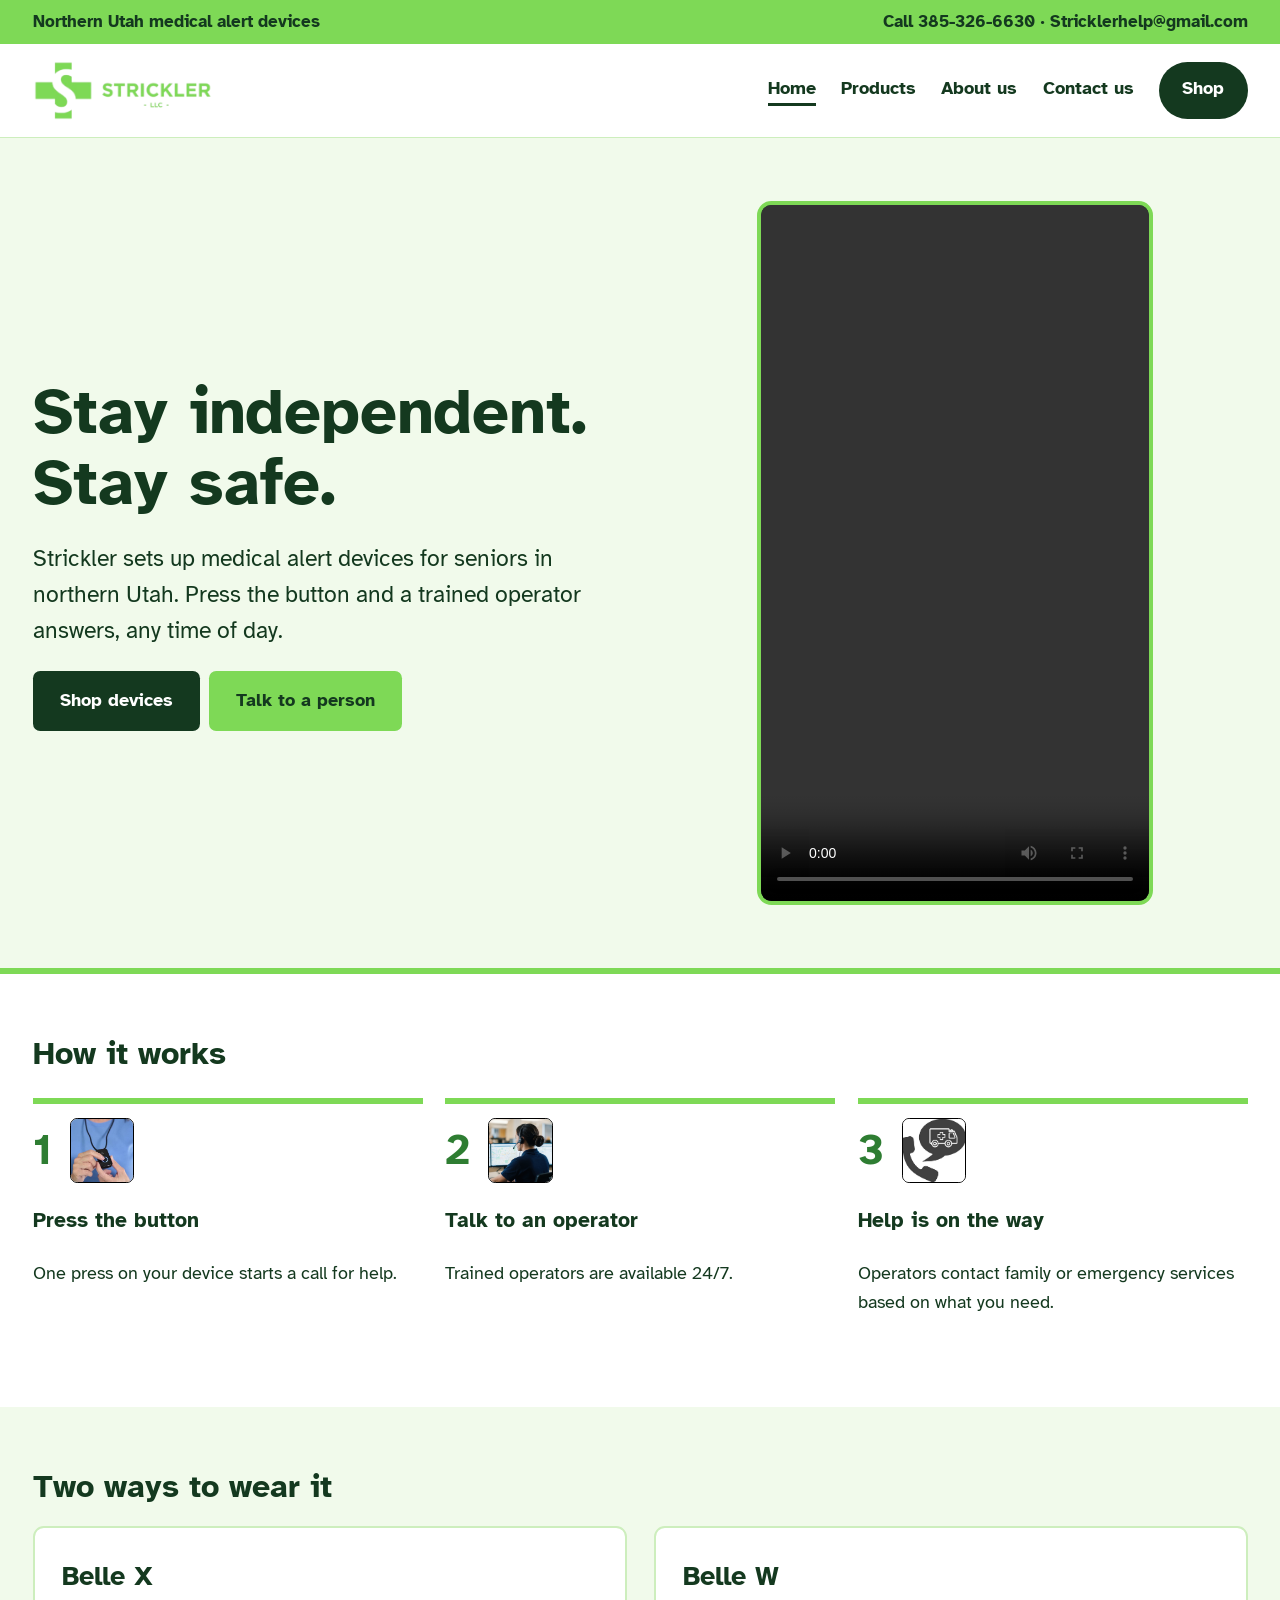
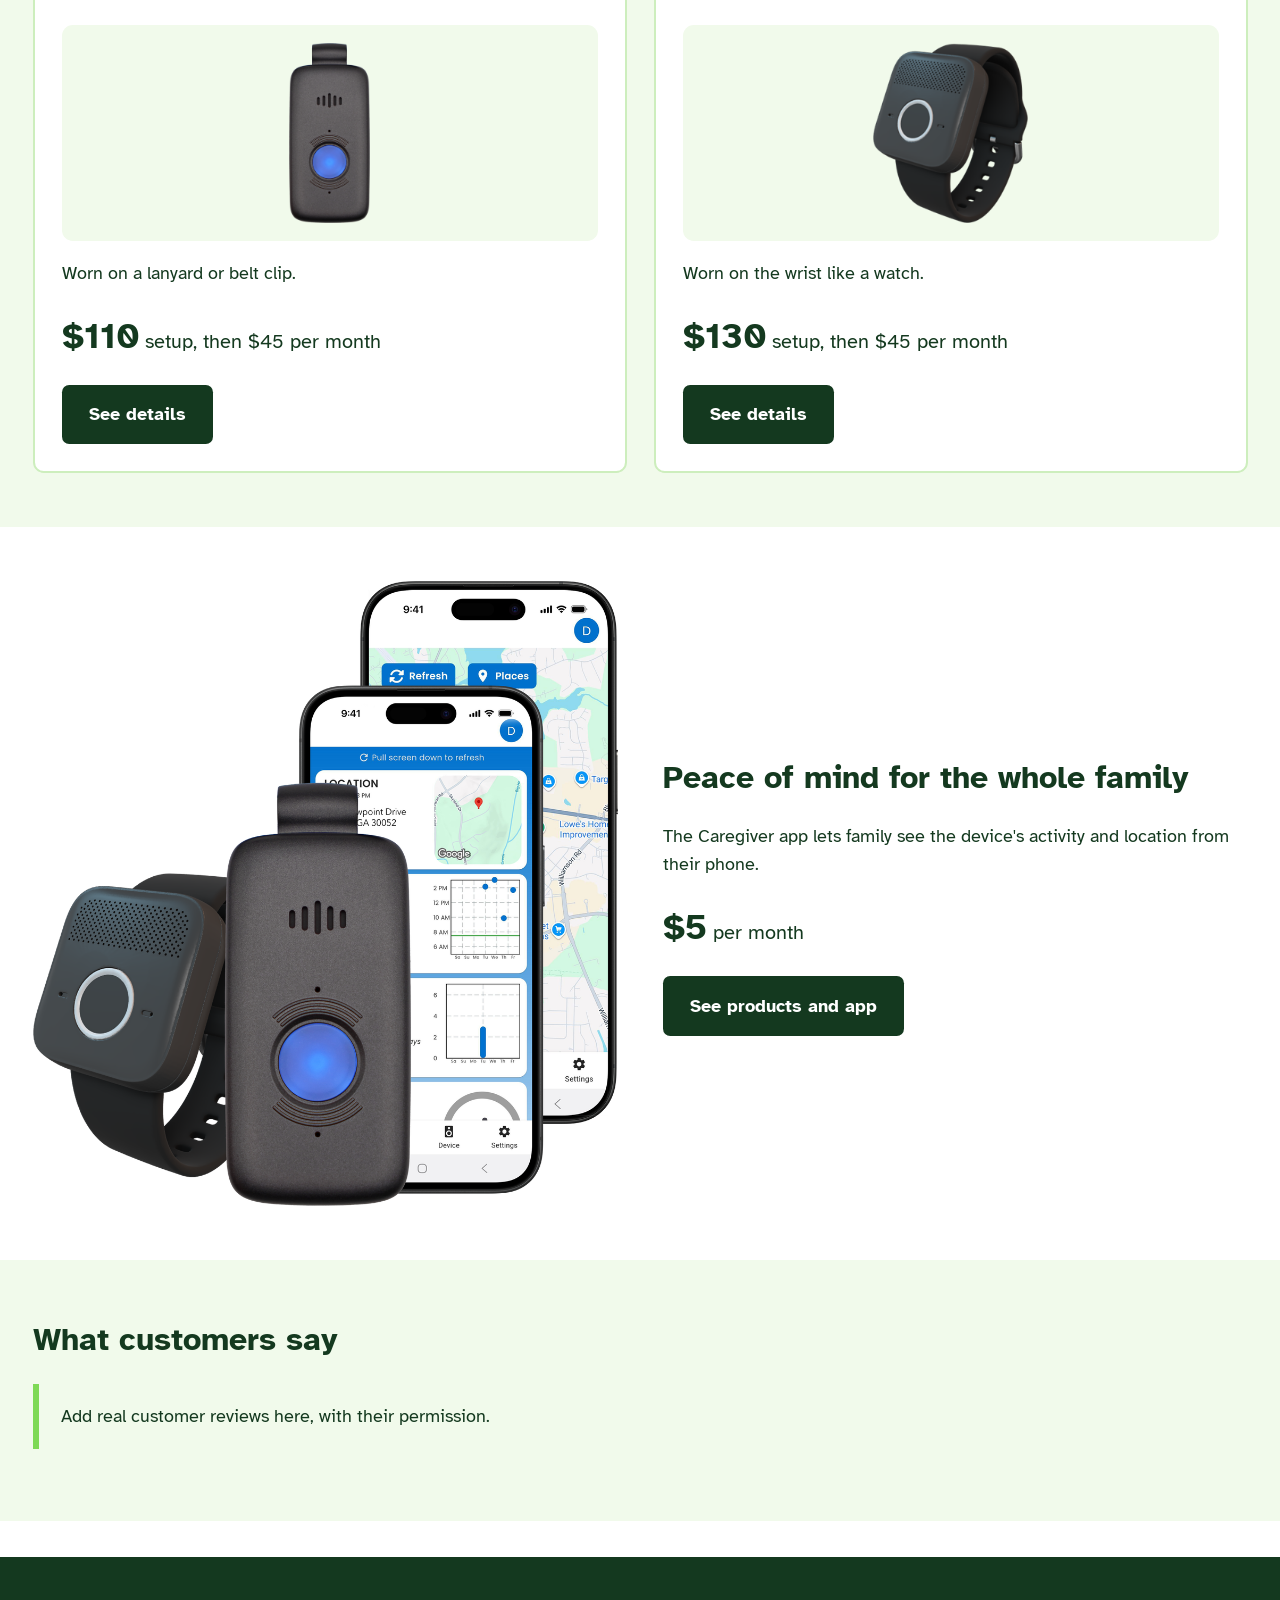
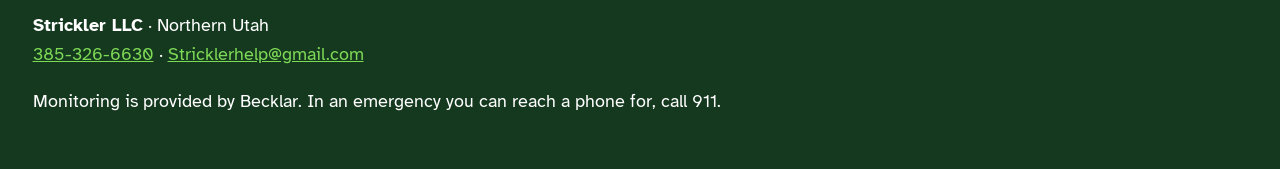
==== index.html @ 57e004f0 "Add files via upload" ====
<!DOCTYPE html>
<html lang="en"><head><meta charset="utf-8"><meta name="viewport" content="width=device-width, initial-scale=1">
<title>Medical alert devices for seniors | Strickler LLC</title><meta name="description" content="Medical alert devices with 24/7 monitoring for seniors in northern Utah.">
<link href="https://fonts.googleapis.com/css2?family=Atkinson+Hyperlegible:wght@400;700&display=swap" rel="stylesheet">
<link rel="icon" type="image/png" href="favicon.png"><link rel="apple-touch-icon" href="favicon.png"><link rel="stylesheet" href="style.css"><style>
.steps li::before{content:none}
.stephead{display:flex;align-items:center;gap:1rem}
.stephead .num{font-size:2.4rem;font-weight:700;line-height:1;color:#2e7d32}
.stepimg{width:3.6rem;height:3.6rem;object-fit:cover;border:1px solid #000;border-radius:.4rem;background:#fff}
</style>
</head><body>
<div class="top"><div class="wrap"><span>Northern Utah medical alert devices</span><span><a href="tel:+13853266630">Call 385-326-6630</a> &middot; <a href="mailto:Stricklerhelp@gmail.com">Stricklerhelp@gmail.com</a></span></div></div>
<header><div class="wrap"><a class="logo" href="index.html"><img src="logo.png" alt="Strickler LLC"></a>
<nav aria-label="Main"><a href="index.html" aria-current="page">Home</a><a href="products.html">Products</a><a href="about.html">About us</a><a href="contact.html">Contact us</a><a class="shop" href="https://YOUR-STORE.myshopify.com">Shop</a></nav></div></header>
<main>
<div class="hero"><div class="wrap split"><div><h1>Stay independent. Stay safe.</h1>
<p>Strickler sets up medical alert devices for seniors in northern Utah. Press the button and a trained operator answers, any time of day.</p>
<a class="btn" href="https://YOUR-STORE.myshopify.com">Shop devices</a><a class="btn alt" href="contact.html">Talk to a person</a></div>
<video controls playsinline preload="metadata"><source src="videos/strickler.mp4#t=0.1" type="video/mp4">Your browser can't play this video. Call 385-326-6630 and we'll tell you how it works.</video></div></div>
<section><div class="wrap"><h2>How it works</h2><ol class="steps">
<li><div class="stephead"><span class="num">1</span><img class="stepimg" src="images/Button_Press.jpg" alt="Pressing the button on a Strickler medical alert device" width="58" height="58" loading="lazy"></div><h3>Press the button</h3><p>One press on your device starts a call for help.</p></li>
<li><div class="stephead"><span class="num">2</span><img class="stepimg" src="images/Operator1.png" alt="A monitoring operator ready to talk" width="58" height="58" loading="lazy"></div><h3>Talk to an operator</h3><p>Trained operators are available 24/7.</p></li>
<li><div class="stephead"><span class="num">3</span><img class="stepimg" src="images/Help.jpg" alt="Help on the way" width="58" height="58" loading="lazy"></div><h3>Help is on the way</h3><p>Operators contact family or emergency services based on what you need.</p></li>
</ol></div></section>
<section style="background:var(--mist)"><div class="wrap"><h2>Two ways to wear it</h2><div class="grid">
<div class="card"><h3>Belle X</h3><div class="prod" style="height:12rem"><img src="images/belle-x.png" alt="Belle X device with belt clip" style="max-height:10rem"></div><p>Worn on a lanyard or belt clip.</p><p class="price"><strong>$110</strong> setup, then $45 per month</p><a class="btn" href="products.html">See details</a></div>
<div class="card"><h3>Belle W</h3><div class="prod" style="height:12rem"><img src="images/belle-w.png" alt="Belle W wrist-worn device" style="max-height:10rem"></div><p>Worn on the wrist like a watch.</p><p class="price"><strong>$130</strong> setup, then $45 per month</p><a class="btn" href="products.html">See details</a></div></div></div></section>
<section><div class="wrap split"><img class="hero-img" src="images/devices.png" alt="Belle X, Belle W and the Caregiver app on a phone" loading="lazy"><div><h2>Peace of mind for the whole family</h2><p>The Caregiver app lets family see the device's activity and location from their phone.</p><p class="price"><strong>$5</strong> per month</p><a class="btn" href="products.html">See products and app</a></div></div></section>
<section style="background:var(--mist)"><div class="wrap"><h2>What customers say</h2><p class="note">Add real customer reviews here, with their permission.</p></div></section>
</main>
<footer><div class="wrap"><p><strong>Strickler LLC</strong> &middot; Northern Utah<br><a href="tel:+13853266630">385-326-6630</a> &middot; <a href="mailto:Stricklerhelp@gmail.com">Stricklerhelp@gmail.com</a></p>
<p>Monitoring is provided by Becklar. In an emergency you can reach a phone for, call 911.</p></div></footer></body></html>
---- style.css ----
:root{--lime:#7ED956;--forest:#14391f;--leaf:#2e7d32;--mist:#f1faeb;--white:#fff;--line:#cdeebd}
*{box-sizing:border-box}
html{font-size:112.5%}
body{margin:0;font-family:"Atkinson Hyperlegible",Verdana,sans-serif;color:var(--forest);background:var(--white);line-height:1.6}
a{color:var(--leaf)}
:focus-visible{outline:3px solid var(--forest);outline-offset:3px}
.wrap{max-width:60rem;margin:0 auto;padding:0 1.25rem}
header{background:var(--white);border-bottom:6px solid var(--lime)}
header .wrap{display:flex;flex-wrap:wrap;align-items:center;justify-content:space-between;gap:.5rem 1.5rem;padding-top:.9rem;padding-bottom:.9rem}
.logo{font-weight:700;font-size:1.4rem;color:var(--forest);text-decoration:none}
nav a{color:var(--forest);font-weight:700;margin-right:1.1rem;text-decoration:none;border-bottom:3px solid transparent}
nav a:hover,nav a[aria-current]{border-bottom-color:var(--forest)}
h1{font-size:clamp(2.2rem,6vw,3.6rem);line-height:1.1;margin:0 0 1rem}
h2{font-size:1.8rem;margin:0 0 .75rem}
.hero{background:var(--mist);padding:3.5rem 0;border-bottom:6px solid var(--lime)}
.hero p{font-size:1.25rem;max-width:36rem}
section{padding:3rem 0}
.btn{display:inline-block;background:var(--forest);color:var(--white);padding:.85rem 1.5rem;border-radius:.4rem;font-weight:700;text-decoration:none;margin-right:.5rem}
.btn:hover{background:var(--leaf)}
.btn.alt{background:var(--lime);color:var(--forest)}
.btn.alt:hover{background:#93e270}
.grid{display:grid;grid-template-columns:repeat(auto-fit,minmax(16rem,1fr));gap:1.5rem}
.card{border:2px solid var(--line);border-radius:.6rem;padding:1.5rem;background:var(--white)}
.card h3{margin-top:0;font-size:1.5rem}
.price{font-size:1.1rem}
.price strong{font-size:2rem}
ul.tick{padding-left:1.2rem}
.note{background:var(--mist);border-left:6px solid var(--lime);padding:1rem 1.25rem}
footer{background:var(--forest);color:var(--white);padding:2rem 0;margin-top:2rem}
footer a{color:var(--lime)}
@media (prefers-reduced-motion:no-preference){.btn{transition:background .15s}}
.logo img{display:block;height:3.4rem;width:auto}
.top{background:var(--lime);font-weight:700;font-size:.95rem}
.top .wrap{display:flex;justify-content:space-between;flex-wrap:wrap;gap:.25rem 1.5rem;padding-top:.45rem;padding-bottom:.45rem}
.top a{color:var(--forest);text-decoration:none}
header{border-bottom:1px solid var(--line)}
header .wrap{max-width:70rem}
.wrap{max-width:70rem}
.shop{background:var(--forest);color:var(--white);padding:.7rem 1.3rem;border-radius:2rem;font-weight:700;text-decoration:none;white-space:nowrap}
.shop:hover{background:var(--leaf)}
nav{display:flex;flex-wrap:wrap;gap:.25rem 1.4rem;align-items:center}
nav a{margin:0}
.split{display:grid;grid-template-columns:repeat(auto-fit,minmax(18rem,1fr));gap:2.5rem;align-items:center}
video{width:100%;border-radius:.8rem;background:var(--forest);border:4px solid var(--lime)}
table{width:100%;border-collapse:collapse;margin:1rem 0}
th,td{text-align:left;padding:.7rem .8rem;border-bottom:1px solid var(--line);vertical-align:top}
th{background:var(--mist)}
details{border:2px solid var(--line);border-radius:.5rem;padding:.8rem 1.1rem;margin-bottom:.8rem}
summary{font-weight:700;cursor:pointer}
label{display:block;font-weight:700;margin:.9rem 0 .25rem}
input,textarea{width:100%;font:inherit;padding:.7rem;border:2px solid var(--forest);border-radius:.4rem}
.steps{counter-reset:s;list-style:none;padding:0;display:grid;grid-template-columns:repeat(auto-fit,minmax(15rem,1fr));gap:1.25rem}
.steps li{counter-increment:s;border-top:6px solid var(--lime);padding-top:.8rem}
.steps li::before{content:counter(s);display:block;font-size:2.4rem;font-weight:700;color:var(--leaf)}
.photo{background:var(--mist);border:2px dashed var(--lime);border-radius:.6rem;padding:2.5rem 1rem;text-align:center;margin-bottom:1rem}
.prod{display:flex;align-items:center;justify-content:center;height:18rem;background:var(--mist);border-radius:.6rem;margin-bottom:1rem}
.prod img{max-height:16rem;max-width:80%;width:auto;height:auto}
.hero-img{display:block;width:100%;max-width:34rem;height:auto;margin:0 auto}
.apps{display:flex;gap:1rem;justify-content:center;align-items:flex-start}
.apps img{width:48%;max-width:15rem;height:auto}

video{display:block;width:100%;max-width:22rem;aspect-ratio:9/16;object-fit:cover;margin:0 auto;max-height:none}
.team{display:grid;grid-template-columns:repeat(auto-fit,minmax(16rem,1fr));gap:2.5rem;margin-top:2rem}
.person{text-align:center}
.avatar{display:block;width:12rem;height:12rem;max-width:100%;border-radius:50%;object-fit:cover;object-position:center 20%;border:6px solid var(--lime);background:var(--mist);margin:0 auto 1rem}
.person h3{margin:0;font-size:1.4rem;line-height:1.2}
.role{color:var(--leaf);font-weight:700;font-size:.8rem;line-height:1.2;margin:.1rem 0 .6rem}
.person p{text-align:left}
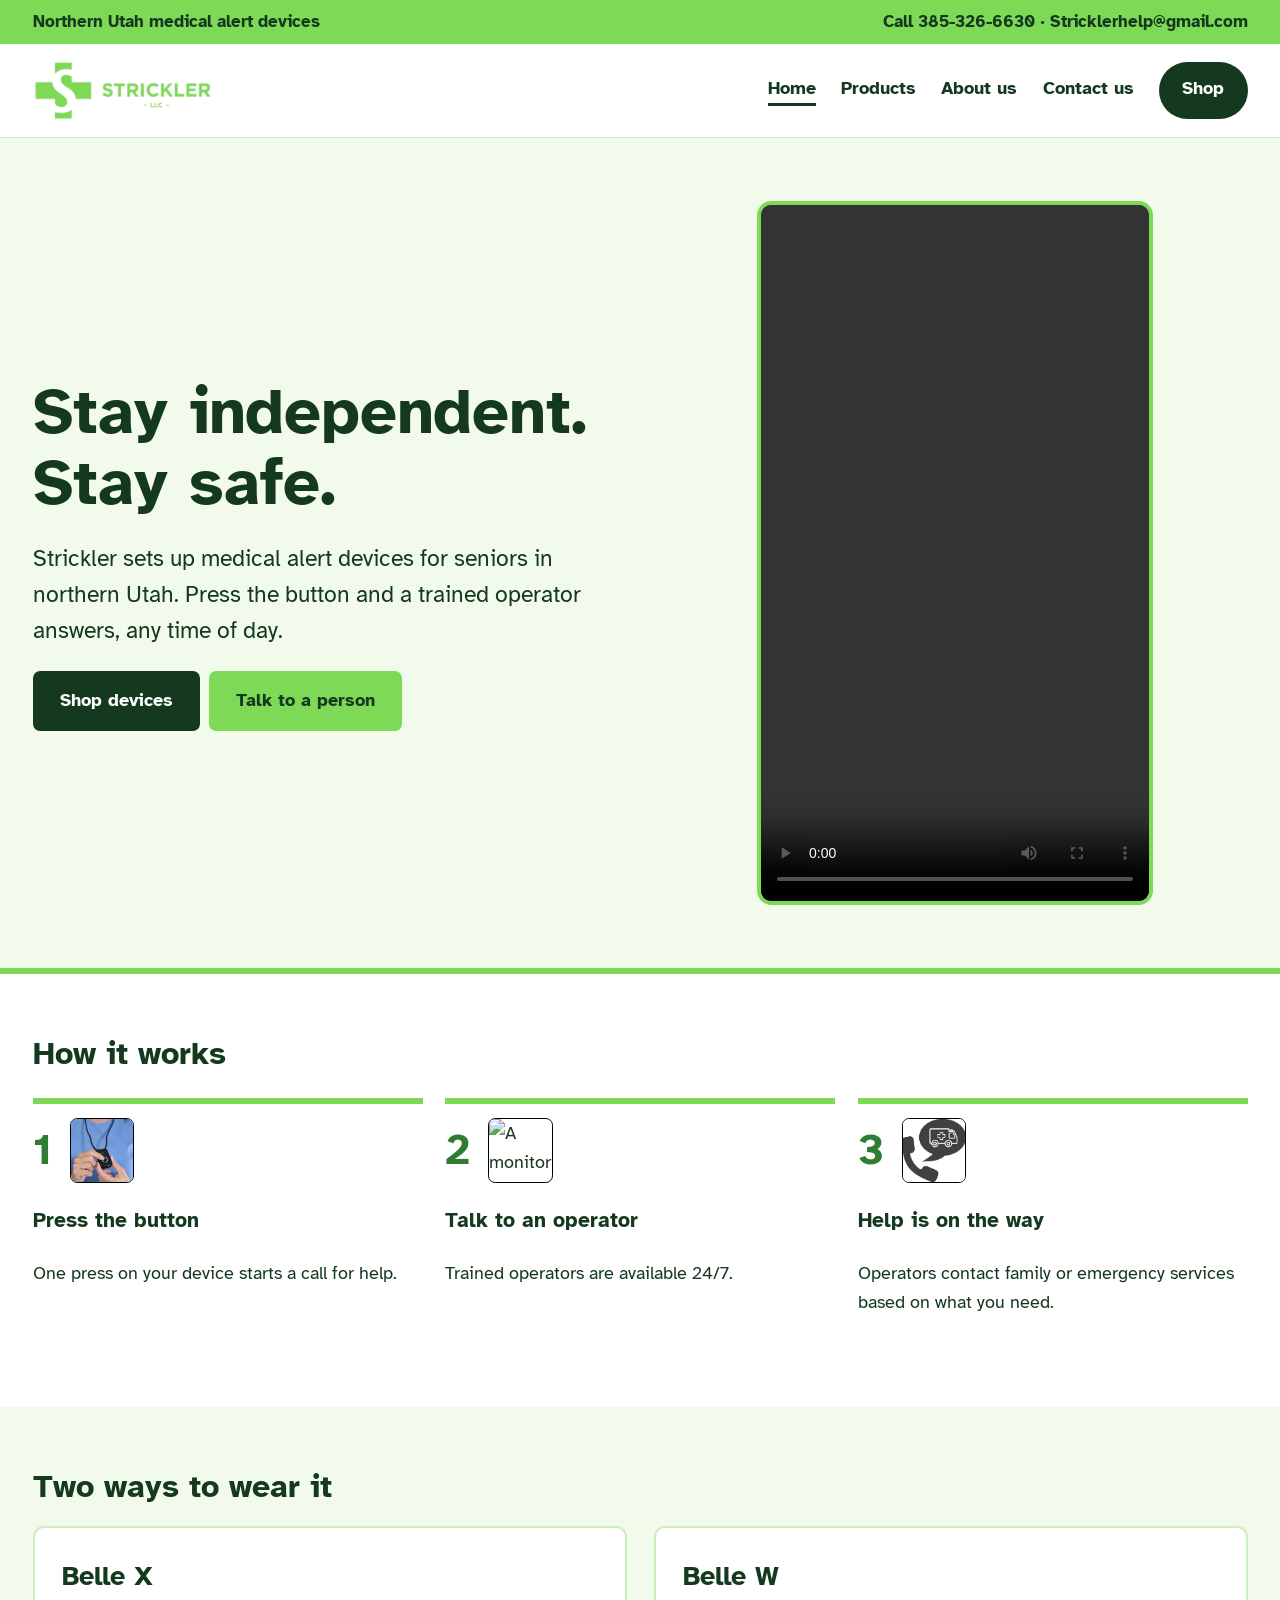
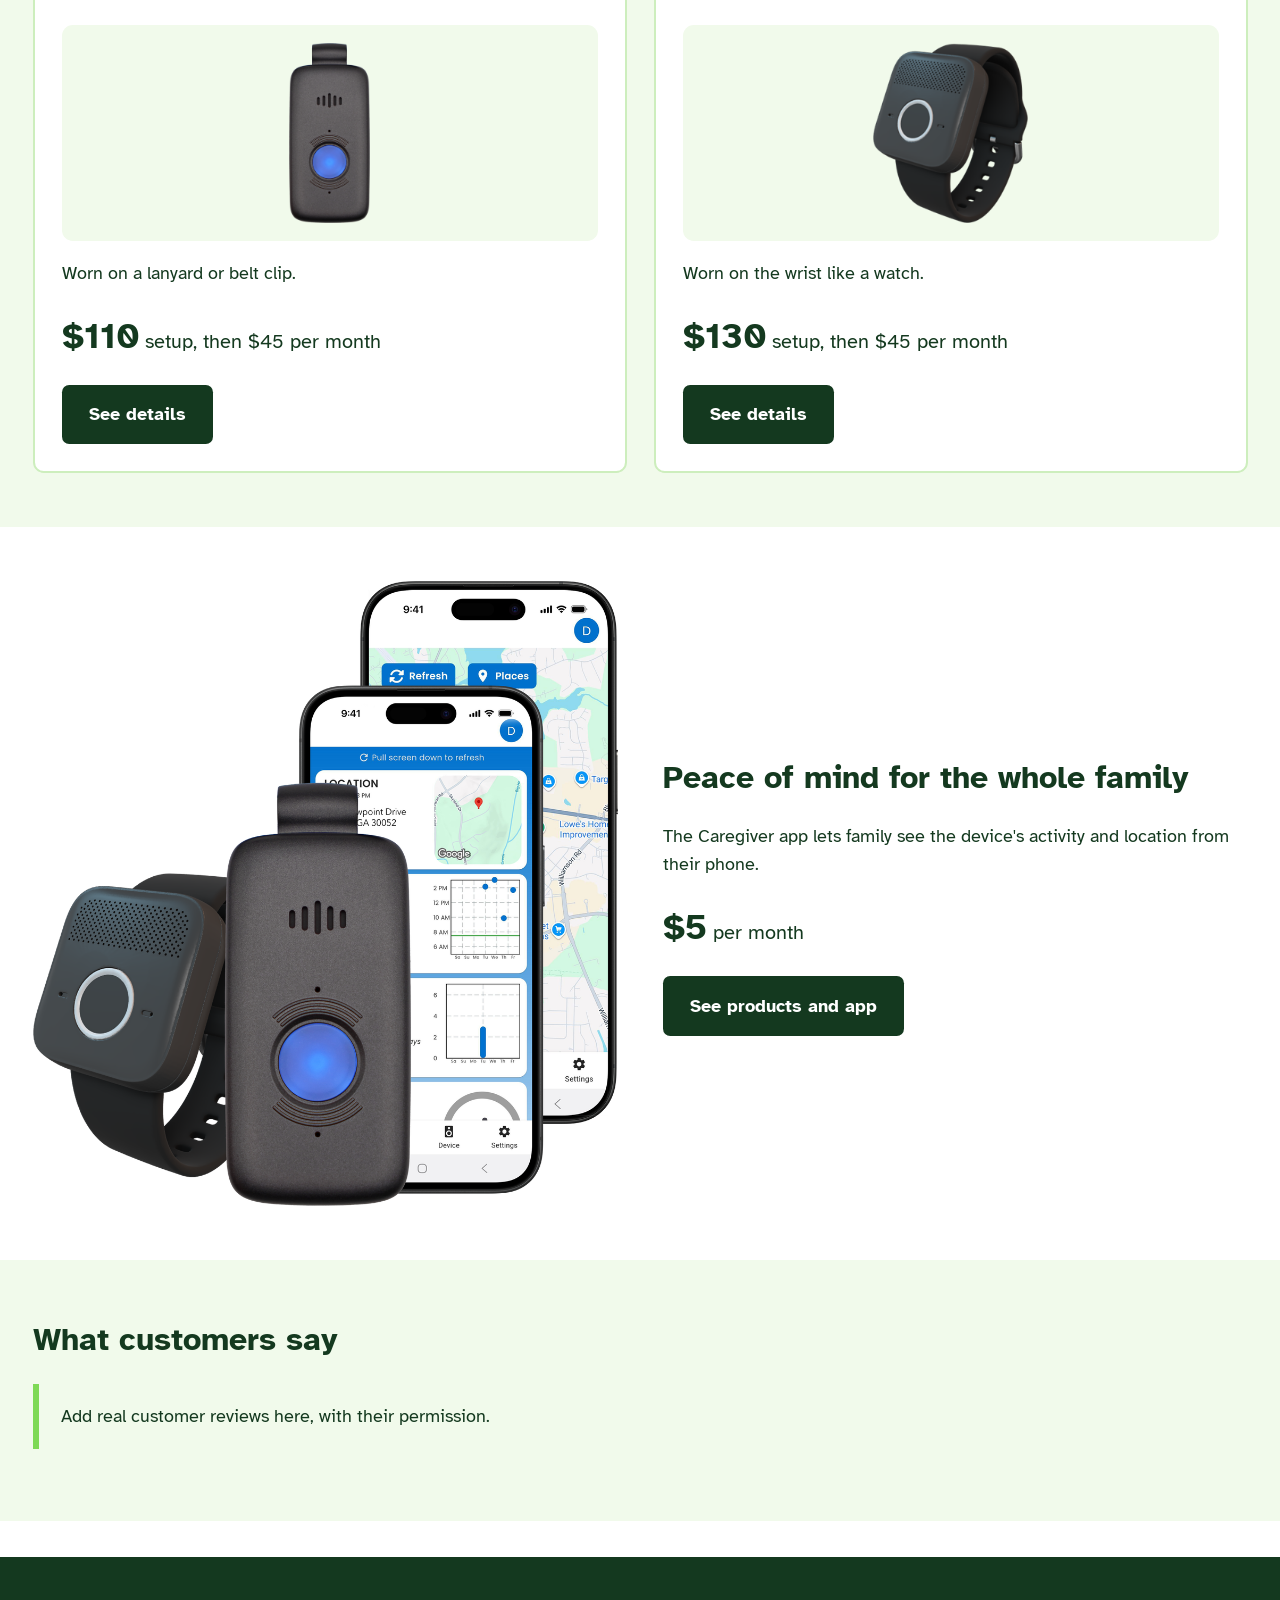
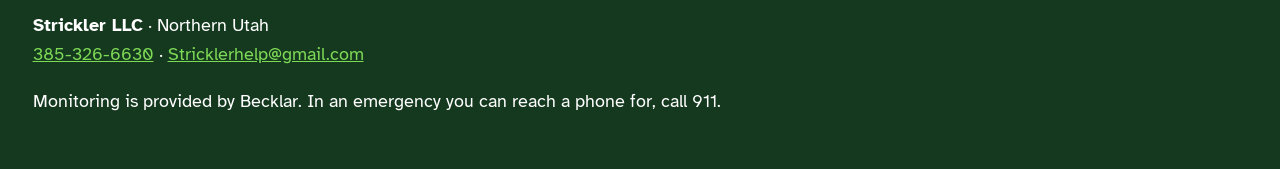
==== commit 09dcee61: "Add files via upload" ====
--- a/index.html
+++ b/index.html
@@ -19,7 +19,7 @@
 <video controls playsinline preload="metadata"><source src="videos/strickler.mp4#t=0.1" type="video/mp4">Your browser can't play this video. Call 385-326-6630 and we'll tell you how it works.</video></div></div>
 <section><div class="wrap"><h2>How it works</h2><ol class="steps">
 <li><div class="stephead"><span class="num">1</span><img class="stepimg" src="images/Button_Press.jpg" alt="Pressing the button on a Strickler medical alert device" width="58" height="58" loading="lazy"></div><h3>Press the button</h3><p>One press on your device starts a call for help.</p></li>
-<li><div class="stephead"><span class="num">2</span><img class="stepimg" src="images/Operator1.png" alt="A monitoring operator ready to talk" width="58" height="58" loading="lazy"></div><h3>Talk to an operator</h3><p>Trained operators are available 24/7.</p></li>
+<li><div class="stephead"><span class="num">2</span><img class="stepimg" src="images/Operator1.webp" alt="A monitoring operator ready to talk" width="58" height="58" loading="lazy"></div><h3>Talk to an operator</h3><p>Trained operators are available 24/7.</p></li>
 <li><div class="stephead"><span class="num">3</span><img class="stepimg" src="images/Help.jpg" alt="Help on the way" width="58" height="58" loading="lazy"></div><h3>Help is on the way</h3><p>Operators contact family or emergency services based on what you need.</p></li>
 </ol></div></section>
 <section style="background:var(--mist)"><div class="wrap"><h2>Two ways to wear it</h2><div class="grid">
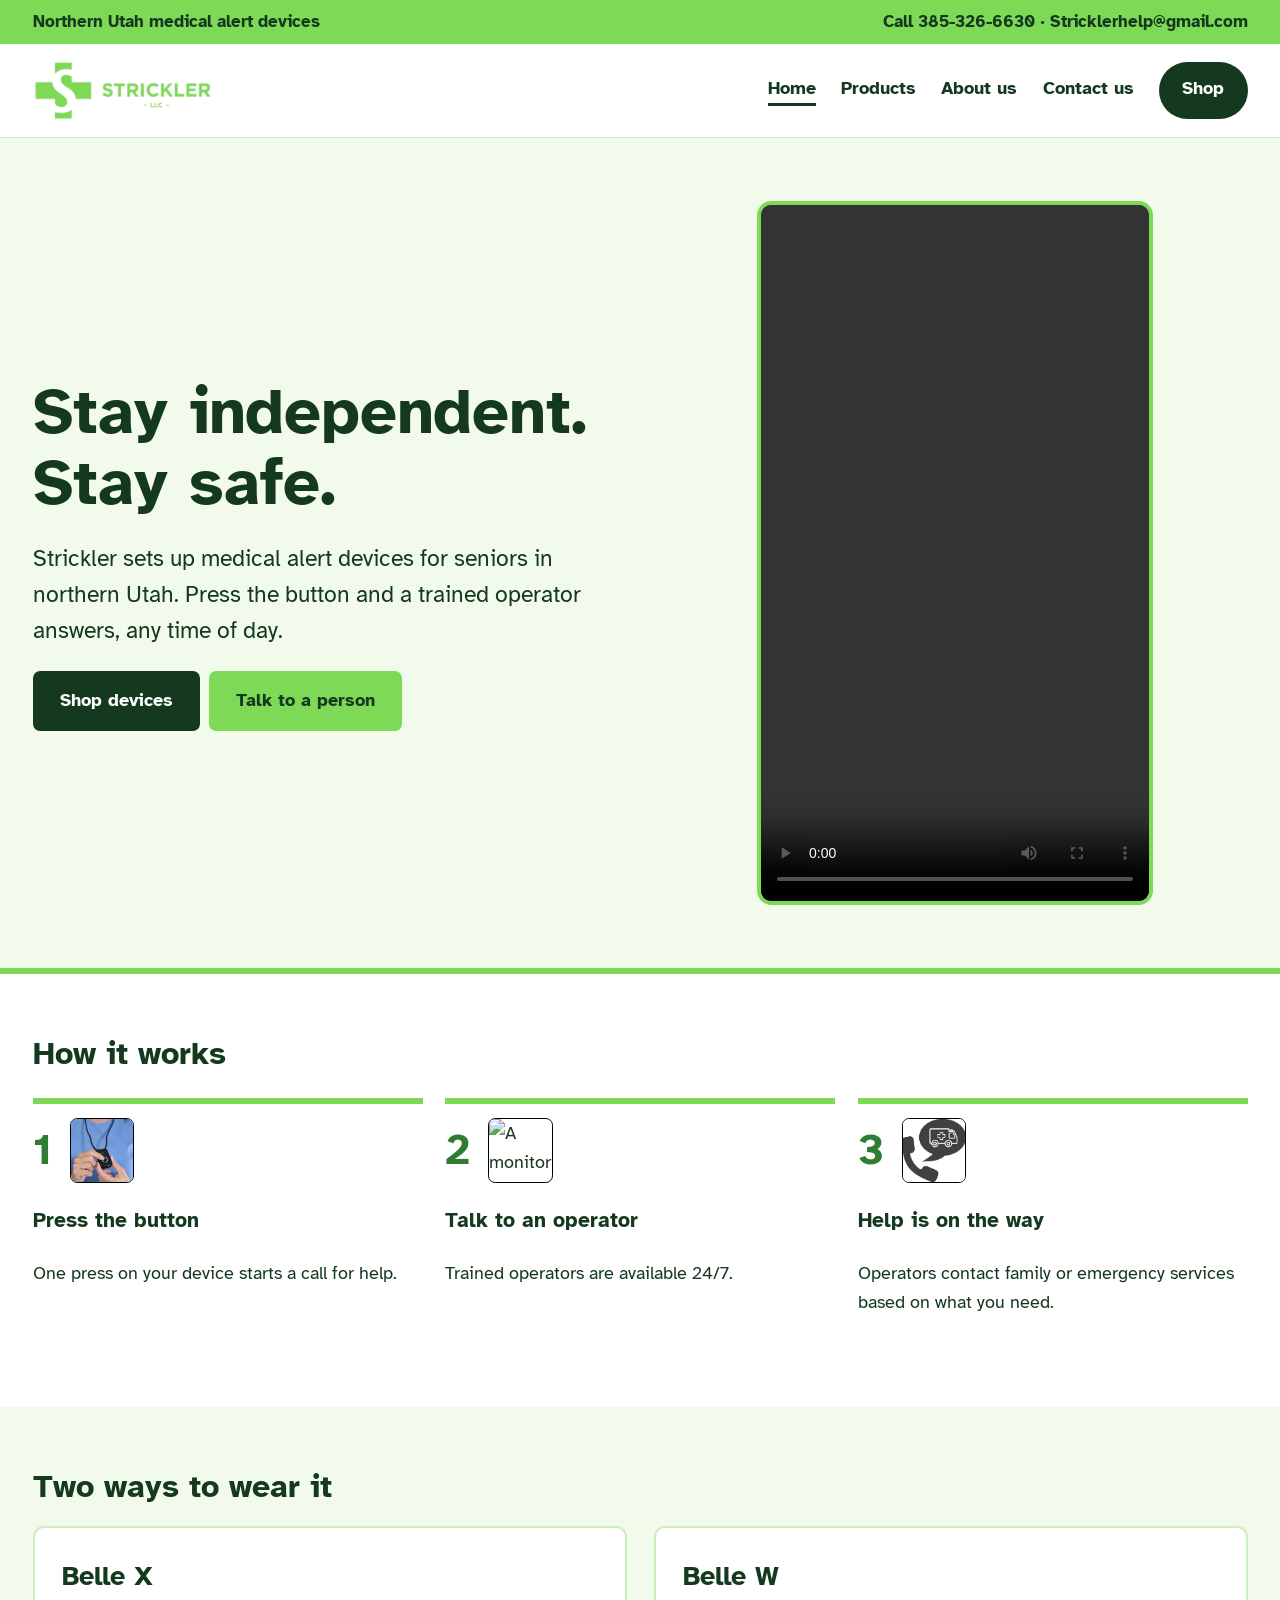
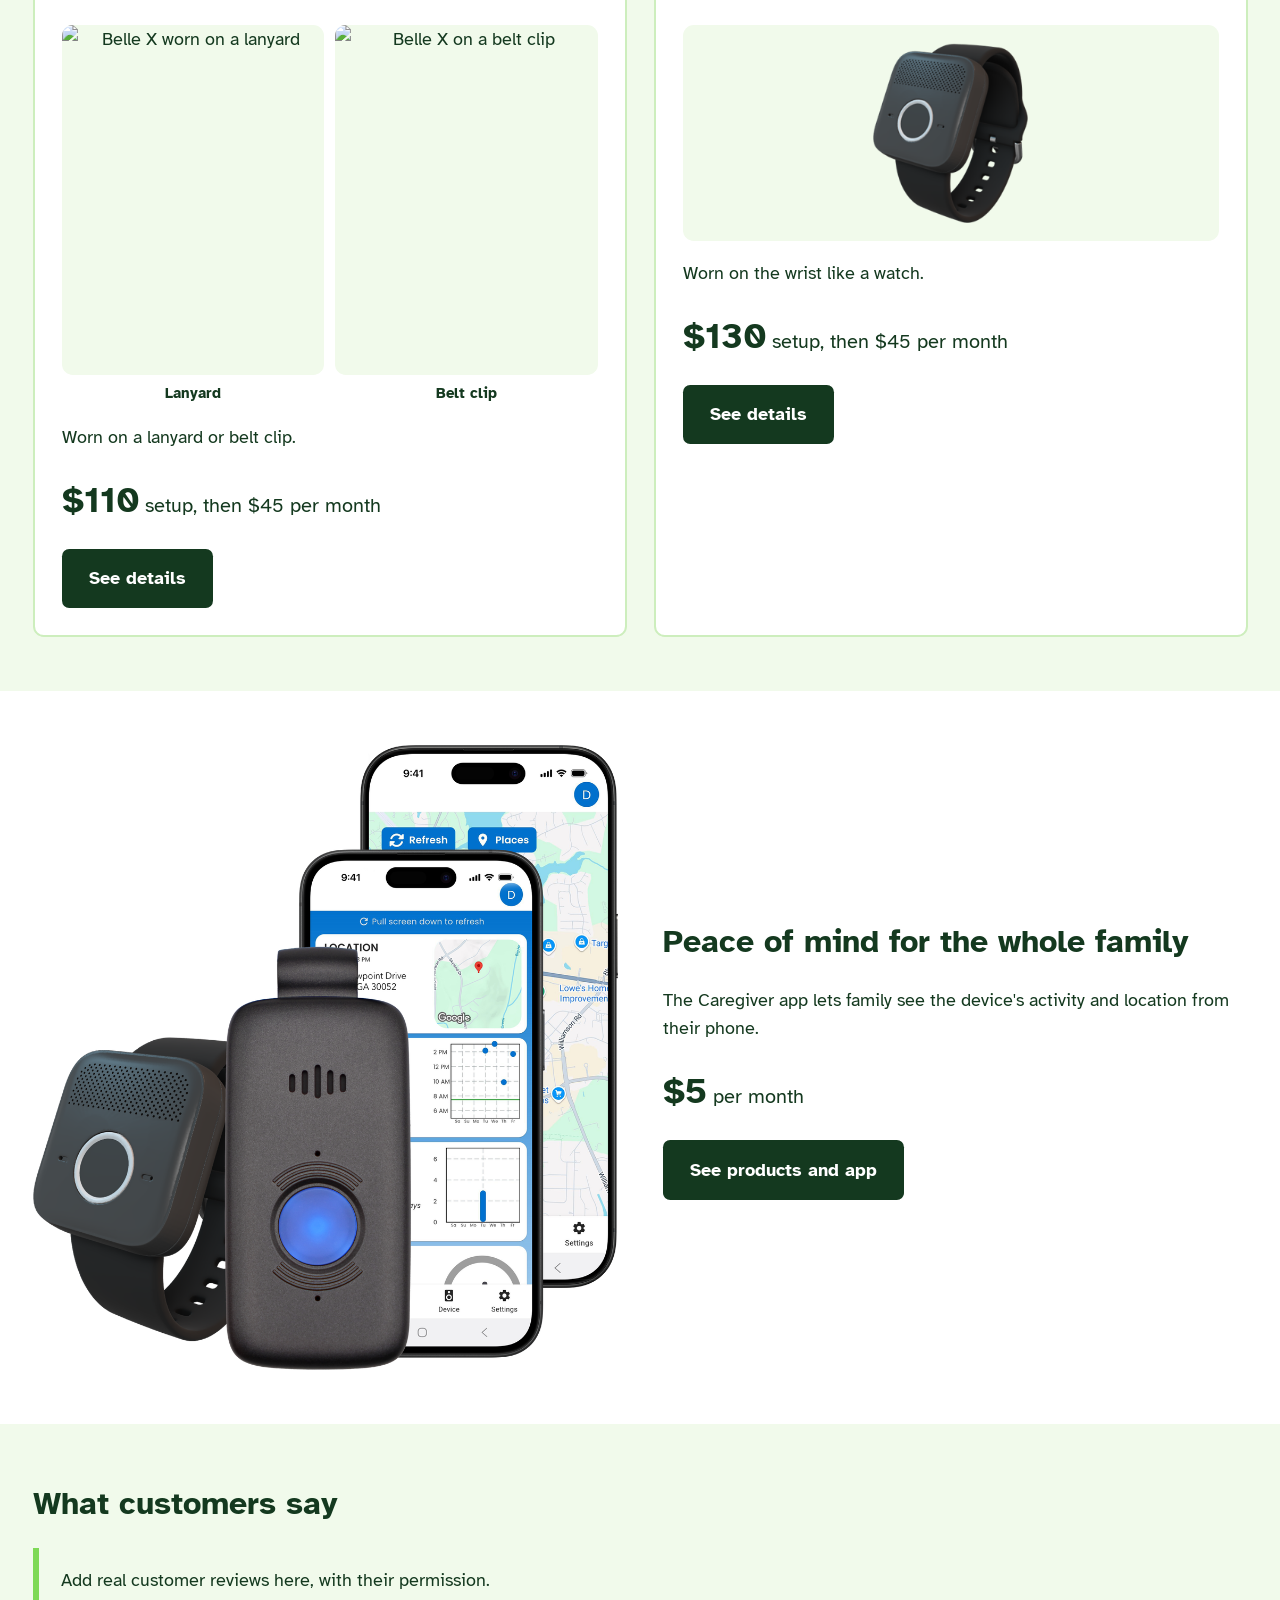
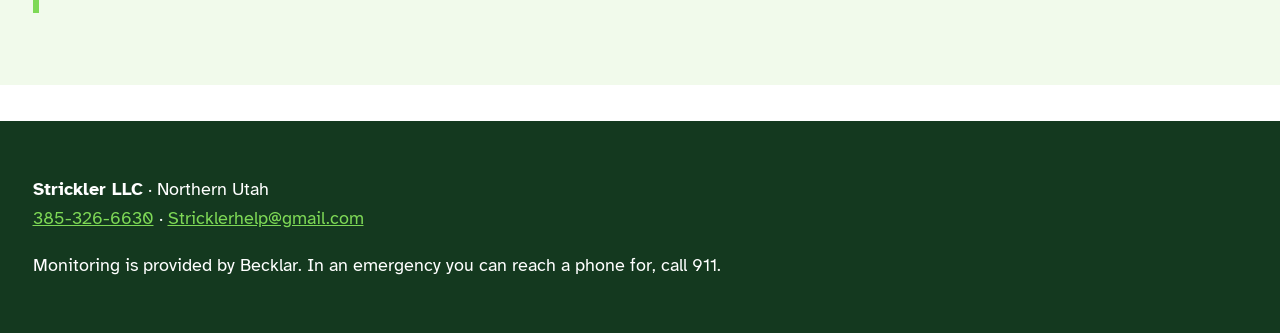
==== commit 4667f929: "Add files via upload" ====
--- a/index.html
+++ b/index.html
@@ -7,6 +7,10 @@
 .stephead{display:flex;align-items:center;gap:1rem}
 .stephead .num{font-size:2.4rem;font-weight:700;line-height:1;color:#2e7d32}
 .stepimg{width:3.6rem;height:3.6rem;object-fit:cover;border:1px solid #000;border-radius:.4rem;background:#fff}
+.pair{display:grid;grid-template-columns:1fr 1fr;gap:.6rem;margin-bottom:1rem}
+.pair figure{margin:0;text-align:center;min-width:0}
+.pimg{display:block;width:100%;height:auto;aspect-ratio:3/4;object-fit:cover;background:#f1faeb;border-radius:.6rem}
+.pair figcaption{font-size:.85rem;font-weight:700;margin-top:.3rem}
 </style>
 </head><body>
 <div class="top"><div class="wrap"><span>Northern Utah medical alert devices</span><span><a href="tel:+13853266630">Call 385-326-6630</a> &middot; <a href="mailto:Stricklerhelp@gmail.com">Stricklerhelp@gmail.com</a></span></div></div>
@@ -19,11 +23,11 @@
 <video controls playsinline preload="metadata"><source src="videos/strickler.mp4#t=0.1" type="video/mp4">Your browser can't play this video. Call 385-326-6630 and we'll tell you how it works.</video></div></div>
 <section><div class="wrap"><h2>How it works</h2><ol class="steps">
 <li><div class="stephead"><span class="num">1</span><img class="stepimg" src="images/Button_Press.jpg" alt="Pressing the button on a Strickler medical alert device" width="58" height="58" loading="lazy"></div><h3>Press the button</h3><p>One press on your device starts a call for help.</p></li>
-<li><div class="stephead"><span class="num">2</span><img class="stepimg" src="images/Operator1.webp" alt="A monitoring operator ready to talk" width="58" height="58" loading="lazy"></div><h3>Talk to an operator</h3><p>Trained operators are available 24/7.</p></li>
+<li><div class="stephead"><span class="num">2</span><img class="stepimg" src="images/Operator.webp" alt="A monitoring operator ready to talk" width="58" height="58" loading="lazy"></div><h3>Talk to an operator</h3><p>Trained operators are available 24/7.</p></li>
 <li><div class="stephead"><span class="num">3</span><img class="stepimg" src="images/Help.jpg" alt="Help on the way" width="58" height="58" loading="lazy"></div><h3>Help is on the way</h3><p>Operators contact family or emergency services based on what you need.</p></li>
 </ol></div></section>
 <section style="background:var(--mist)"><div class="wrap"><h2>Two ways to wear it</h2><div class="grid">
-<div class="card"><h3>Belle X</h3><div class="prod" style="height:12rem"><img src="images/belle-x.png" alt="Belle X device with belt clip" style="max-height:10rem"></div><p>Worn on a lanyard or belt clip.</p><p class="price"><strong>$110</strong> setup, then $45 per month</p><a class="btn" href="products.html">See details</a></div>
+<div class="card"><h3>Belle X</h3><div class="pair"><figure><img class="pimg" src="images/Belle_X_Lanyard.jpg" alt="Belle X worn on a lanyard" loading="lazy"><figcaption>Lanyard</figcaption></figure><figure><img class="pimg" src="images/Belle_X_Belt_Clip.jpg" alt="Belle X on a belt clip" loading="lazy"><figcaption>Belt clip</figcaption></figure></div><p>Worn on a lanyard or belt clip.</p><p class="price"><strong>$110</strong> setup, then $45 per month</p><a class="btn" href="products.html">See details</a></div>
 <div class="card"><h3>Belle W</h3><div class="prod" style="height:12rem"><img src="images/belle-w.png" alt="Belle W wrist-worn device" style="max-height:10rem"></div><p>Worn on the wrist like a watch.</p><p class="price"><strong>$130</strong> setup, then $45 per month</p><a class="btn" href="products.html">See details</a></div></div></div></section>
 <section><div class="wrap split"><img class="hero-img" src="images/devices.png" alt="Belle X, Belle W and the Caregiver app on a phone" loading="lazy"><div><h2>Peace of mind for the whole family</h2><p>The Caregiver app lets family see the device's activity and location from their phone.</p><p class="price"><strong>$5</strong> per month</p><a class="btn" href="products.html">See products and app</a></div></div></section>
 <section style="background:var(--mist)"><div class="wrap"><h2>What customers say</h2><p class="note">Add real customer reviews here, with their permission.</p></div></section>
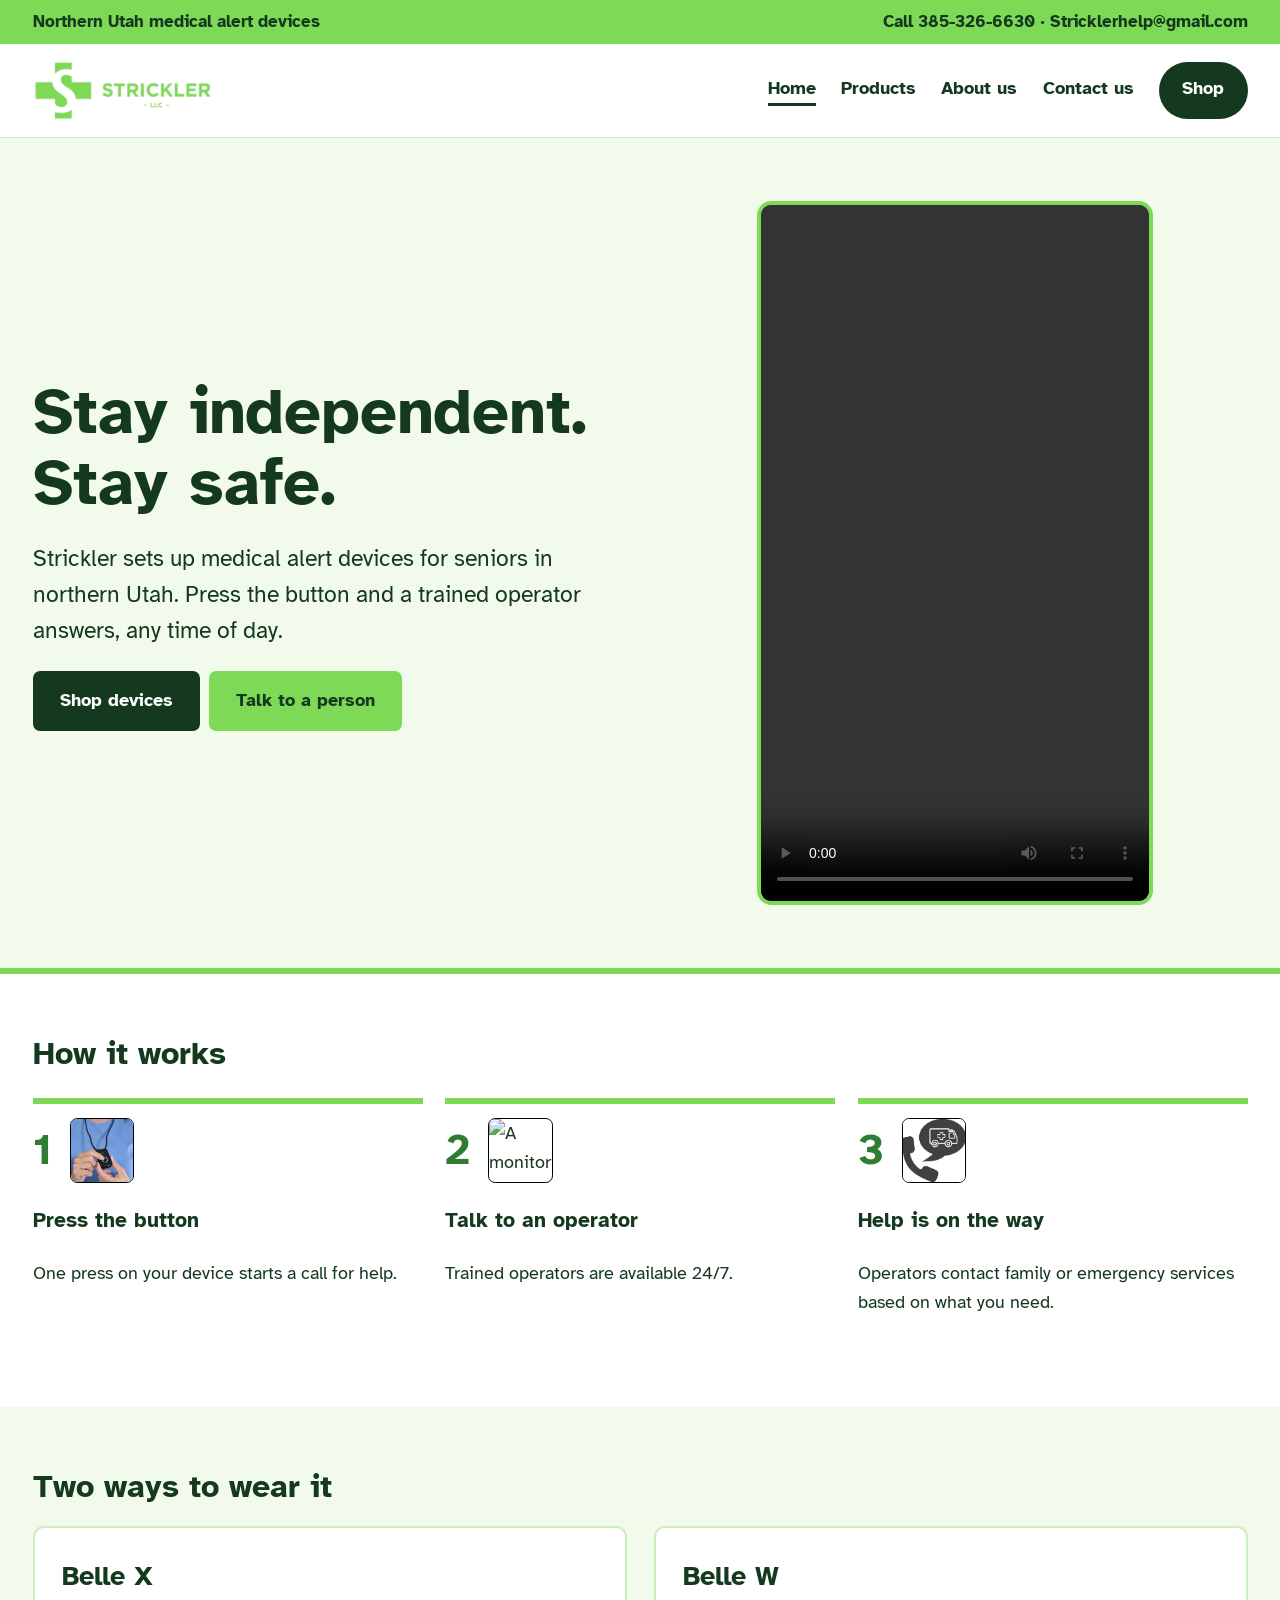
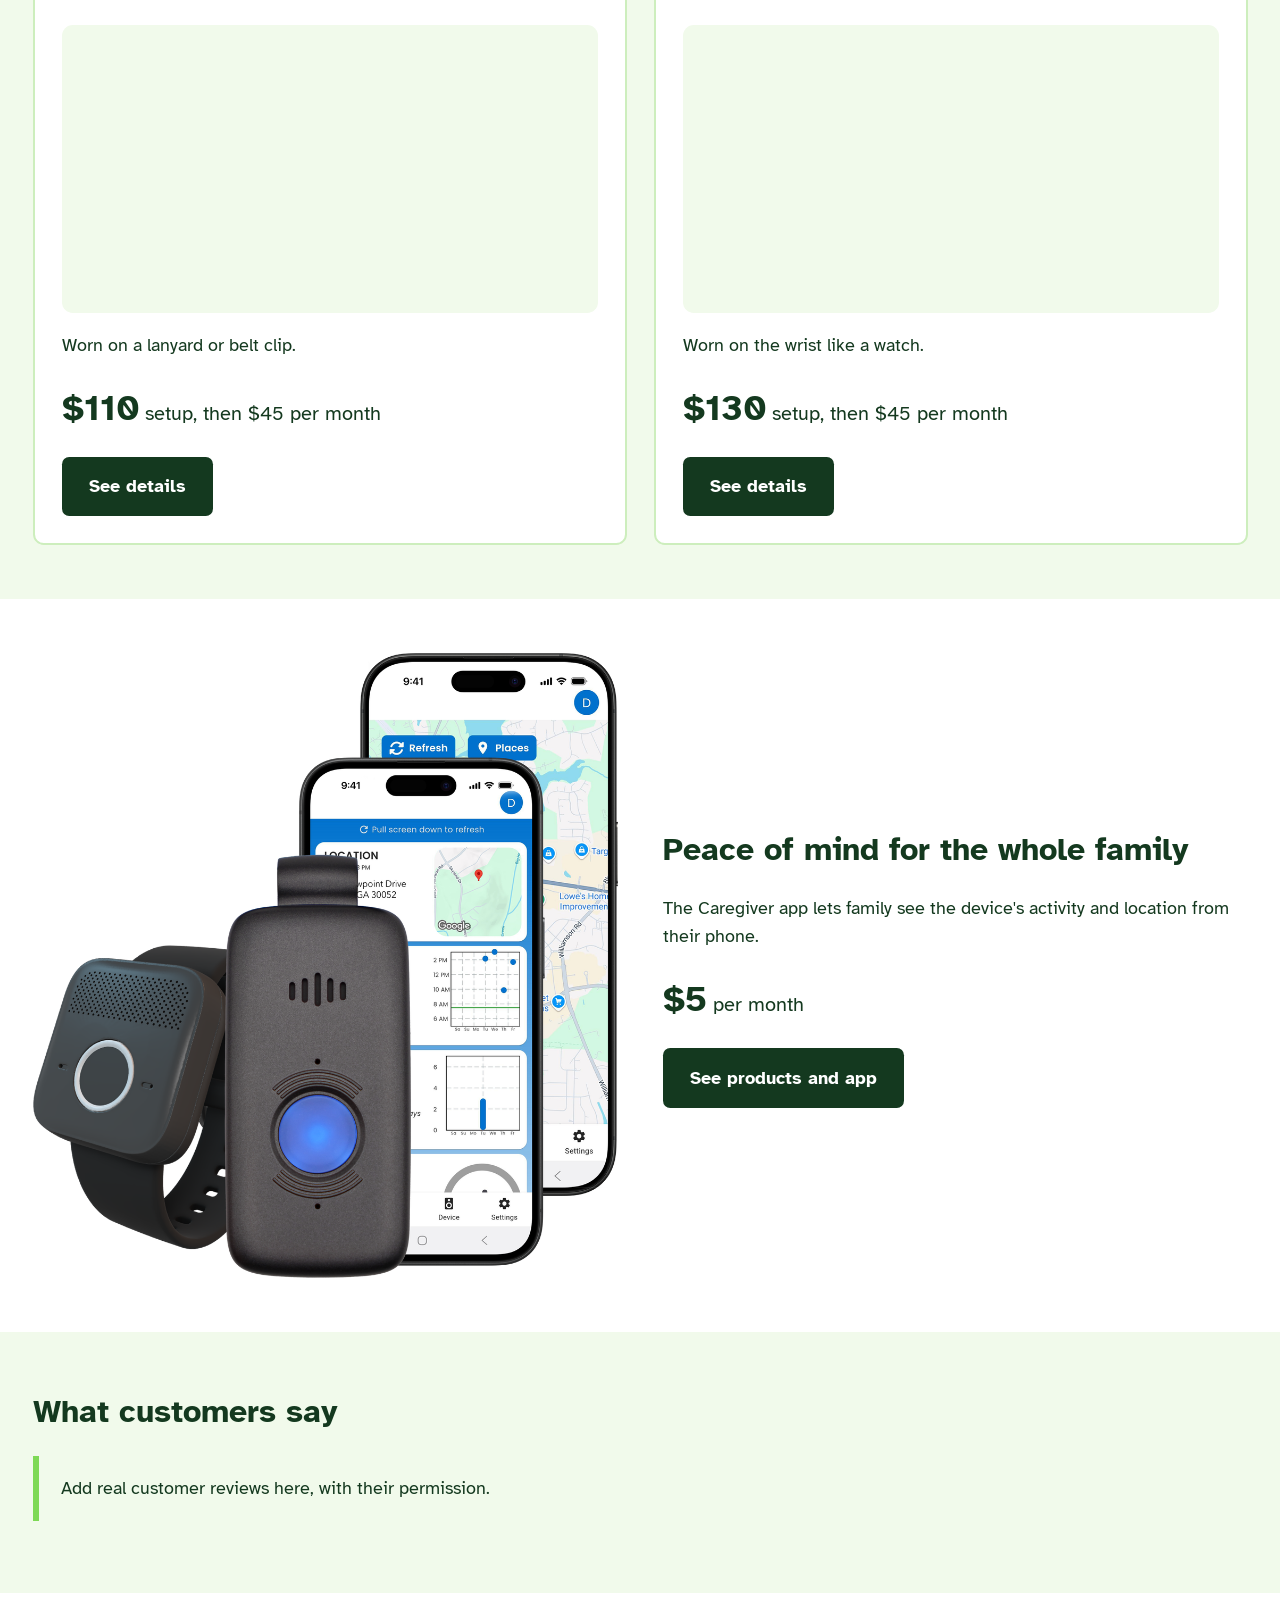
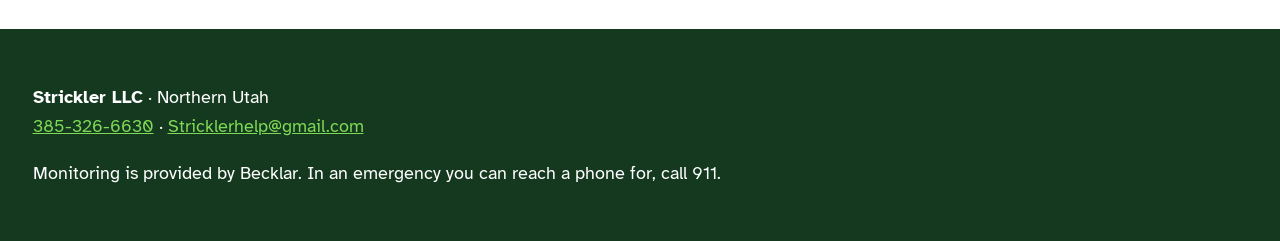
==== commit 09003dc8: "Add files via upload" ====
--- a/index.html
+++ b/index.html
@@ -11,6 +11,13 @@
 .pair figure{margin:0;text-align:center;min-width:0}
 .pimg{display:block;width:100%;height:auto;aspect-ratio:3/4;object-fit:cover;background:#f1faeb;border-radius:.6rem}
 .pair figcaption{font-size:.85rem;font-weight:700;margin-top:.3rem}
+.slides{position:relative;height:16rem;margin-bottom:1rem;background:#f1faeb;border-radius:.6rem;overflow:hidden}
+.slides img{position:absolute;inset:0;width:100%;height:100%;object-fit:contain;opacity:0}
+.slides .s1{animation:fadeA 13s linear infinite}
+.slides .s2{animation:fadeB 13s linear infinite}
+@keyframes fadeA{0%,38.46%{opacity:1}50%,88.46%{opacity:0}100%{opacity:1}}
+@keyframes fadeB{0%,38.46%{opacity:0}50%,88.46%{opacity:1}100%{opacity:0}}
+@media (prefers-reduced-motion:reduce){.slides img{animation:none}.slides .s1{opacity:1}}
 </style>
 </head><body>
 <div class="top"><div class="wrap"><span>Northern Utah medical alert devices</span><span><a href="tel:+13853266630">Call 385-326-6630</a> &middot; <a href="mailto:Stricklerhelp@gmail.com">Stricklerhelp@gmail.com</a></span></div></div>
@@ -23,12 +30,12 @@
 <video controls playsinline preload="metadata"><source src="videos/strickler.mp4#t=0.1" type="video/mp4">Your browser can't play this video. Call 385-326-6630 and we'll tell you how it works.</video></div></div>
 <section><div class="wrap"><h2>How it works</h2><ol class="steps">
 <li><div class="stephead"><span class="num">1</span><img class="stepimg" src="images/Button_Press.jpg" alt="Pressing the button on a Strickler medical alert device" width="58" height="58" loading="lazy"></div><h3>Press the button</h3><p>One press on your device starts a call for help.</p></li>
-<li><div class="stephead"><span class="num">2</span><img class="stepimg" src="images/Operator.webp" alt="A monitoring operator ready to talk" width="58" height="58" loading="lazy"></div><h3>Talk to an operator</h3><p>Trained operators are available 24/7.</p></li>
+<li><div class="stephead"><span class="num">2</span><img class="stepimg" src="images/Operator1.webp" alt="A monitoring operator ready to talk" width="58" height="58" loading="lazy"></div><h3>Talk to an operator</h3><p>Trained operators are available 24/7.</p></li>
 <li><div class="stephead"><span class="num">3</span><img class="stepimg" src="images/Help.jpg" alt="Help on the way" width="58" height="58" loading="lazy"></div><h3>Help is on the way</h3><p>Operators contact family or emergency services based on what you need.</p></li>
 </ol></div></section>
 <section style="background:var(--mist)"><div class="wrap"><h2>Two ways to wear it</h2><div class="grid">
-<div class="card"><h3>Belle X</h3><div class="pair"><figure><img class="pimg" src="images/Belle_X_Lanyard.jpg" alt="Belle X worn on a lanyard" loading="lazy"><figcaption>Lanyard</figcaption></figure><figure><img class="pimg" src="images/Belle_X_Belt_Clip.jpg" alt="Belle X on a belt clip" loading="lazy"><figcaption>Belt clip</figcaption></figure></div><p>Worn on a lanyard or belt clip.</p><p class="price"><strong>$110</strong> setup, then $45 per month</p><a class="btn" href="products.html">See details</a></div>
-<div class="card"><h3>Belle W</h3><div class="prod" style="height:12rem"><img src="images/belle-w.png" alt="Belle W wrist-worn device" style="max-height:10rem"></div><p>Worn on the wrist like a watch.</p><p class="price"><strong>$130</strong> setup, then $45 per month</p><a class="btn" href="products.html">See details</a></div></div></div></section>
+<div class="card"><h3>Belle X</h3><div class="slides" role="img" aria-label="Belle X worn on a belt clip and on a lanyard"><img class="s1" src="images/Belle_X_Belt_Clip.jpg" alt="Belle X on a belt clip"><img class="s2" src="images/Belle_X_Lanyard.jpg" alt="Belle X worn on a lanyard"></div><p>Worn on a lanyard or belt clip.</p><p class="price"><strong>$110</strong> setup, then $45 per month</p><a class="btn" href="products.html">See details</a></div>
+<div class="card"><h3>Belle W</h3><div class="slides" role="img" aria-label="Belle W wrist-worn device"><img class="s1" src="images/Bellew1.jpg" alt="Belle W on the wrist"><img class="s2" src="images/belle-w.png" alt="Belle W wrist-worn device"></div><p>Worn on the wrist like a watch.</p><p class="price"><strong>$130</strong> setup, then $45 per month</p><a class="btn" href="products.html">See details</a></div></div></div></section>
 <section><div class="wrap split"><img class="hero-img" src="images/devices.png" alt="Belle X, Belle W and the Caregiver app on a phone" loading="lazy"><div><h2>Peace of mind for the whole family</h2><p>The Caregiver app lets family see the device's activity and location from their phone.</p><p class="price"><strong>$5</strong> per month</p><a class="btn" href="products.html">See products and app</a></div></div></section>
 <section style="background:var(--mist)"><div class="wrap"><h2>What customers say</h2><p class="note">Add real customer reviews here, with their permission.</p></div></section>
 </main>
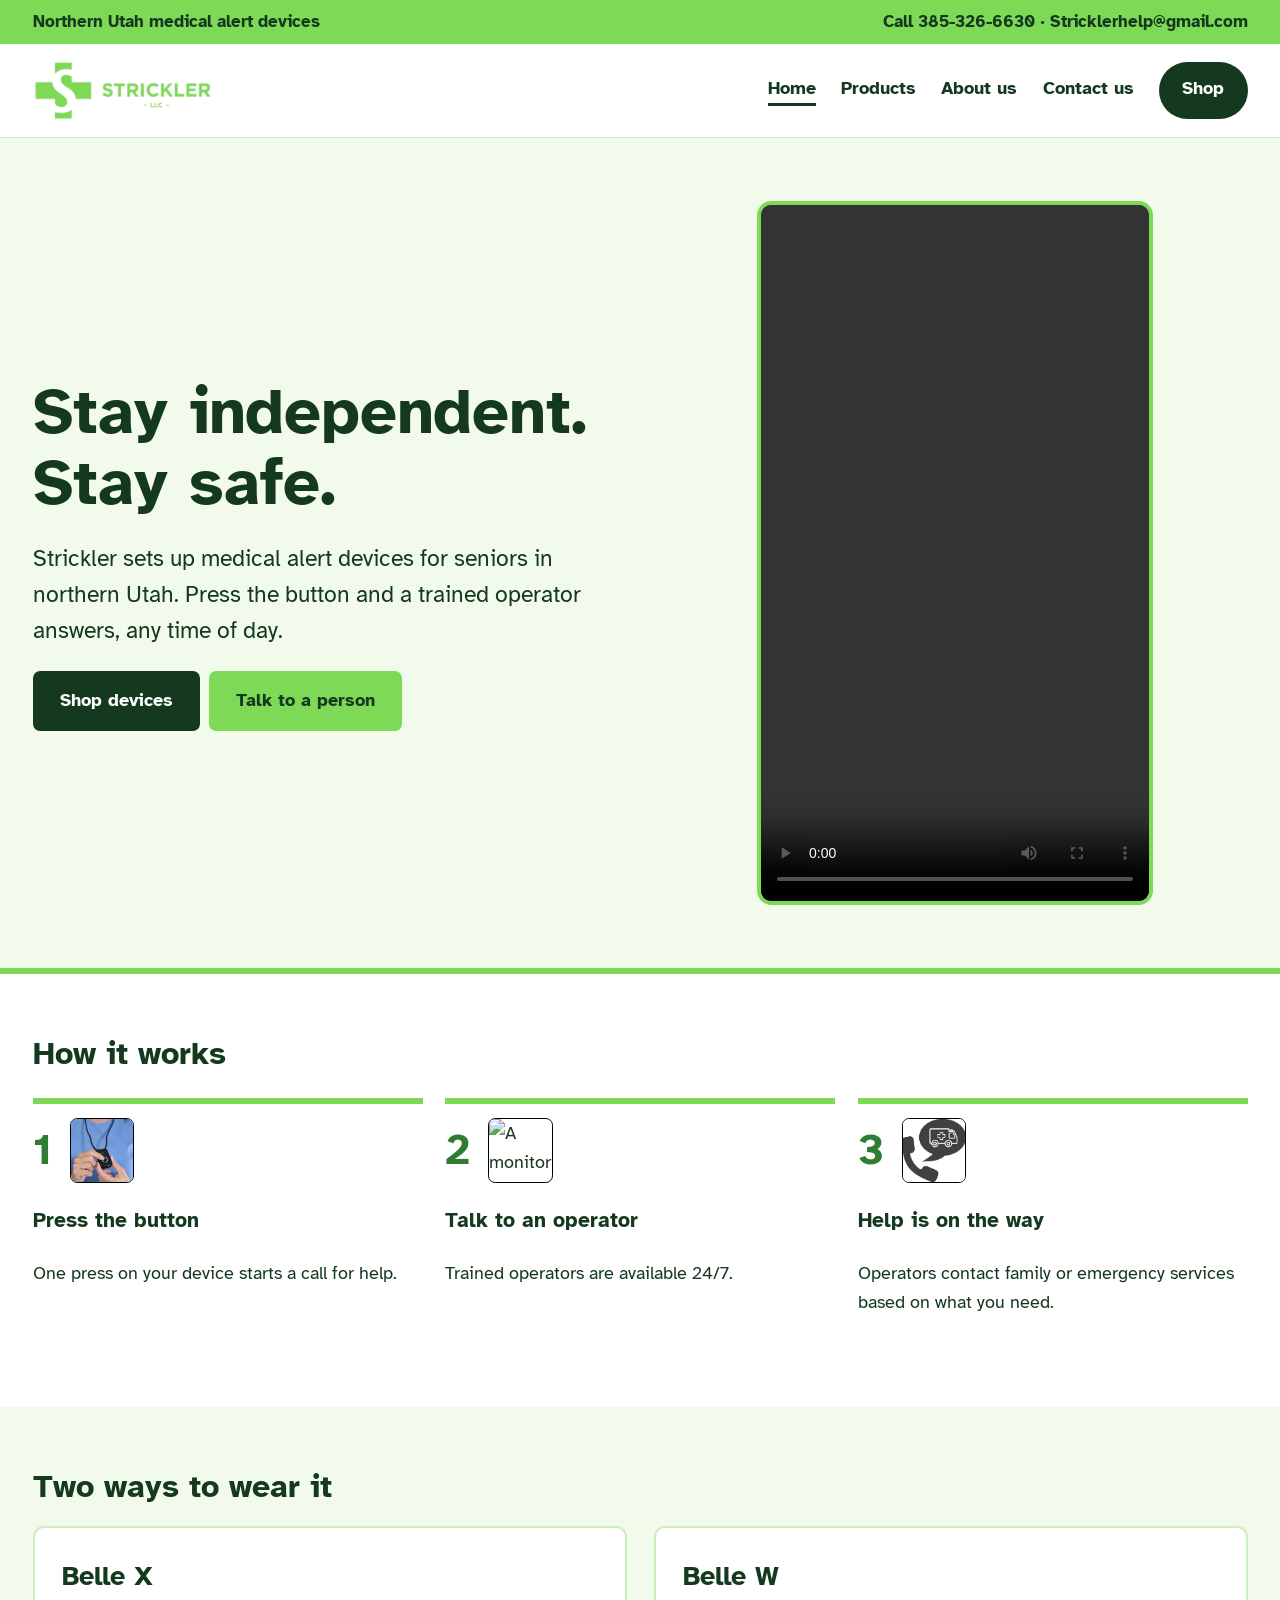
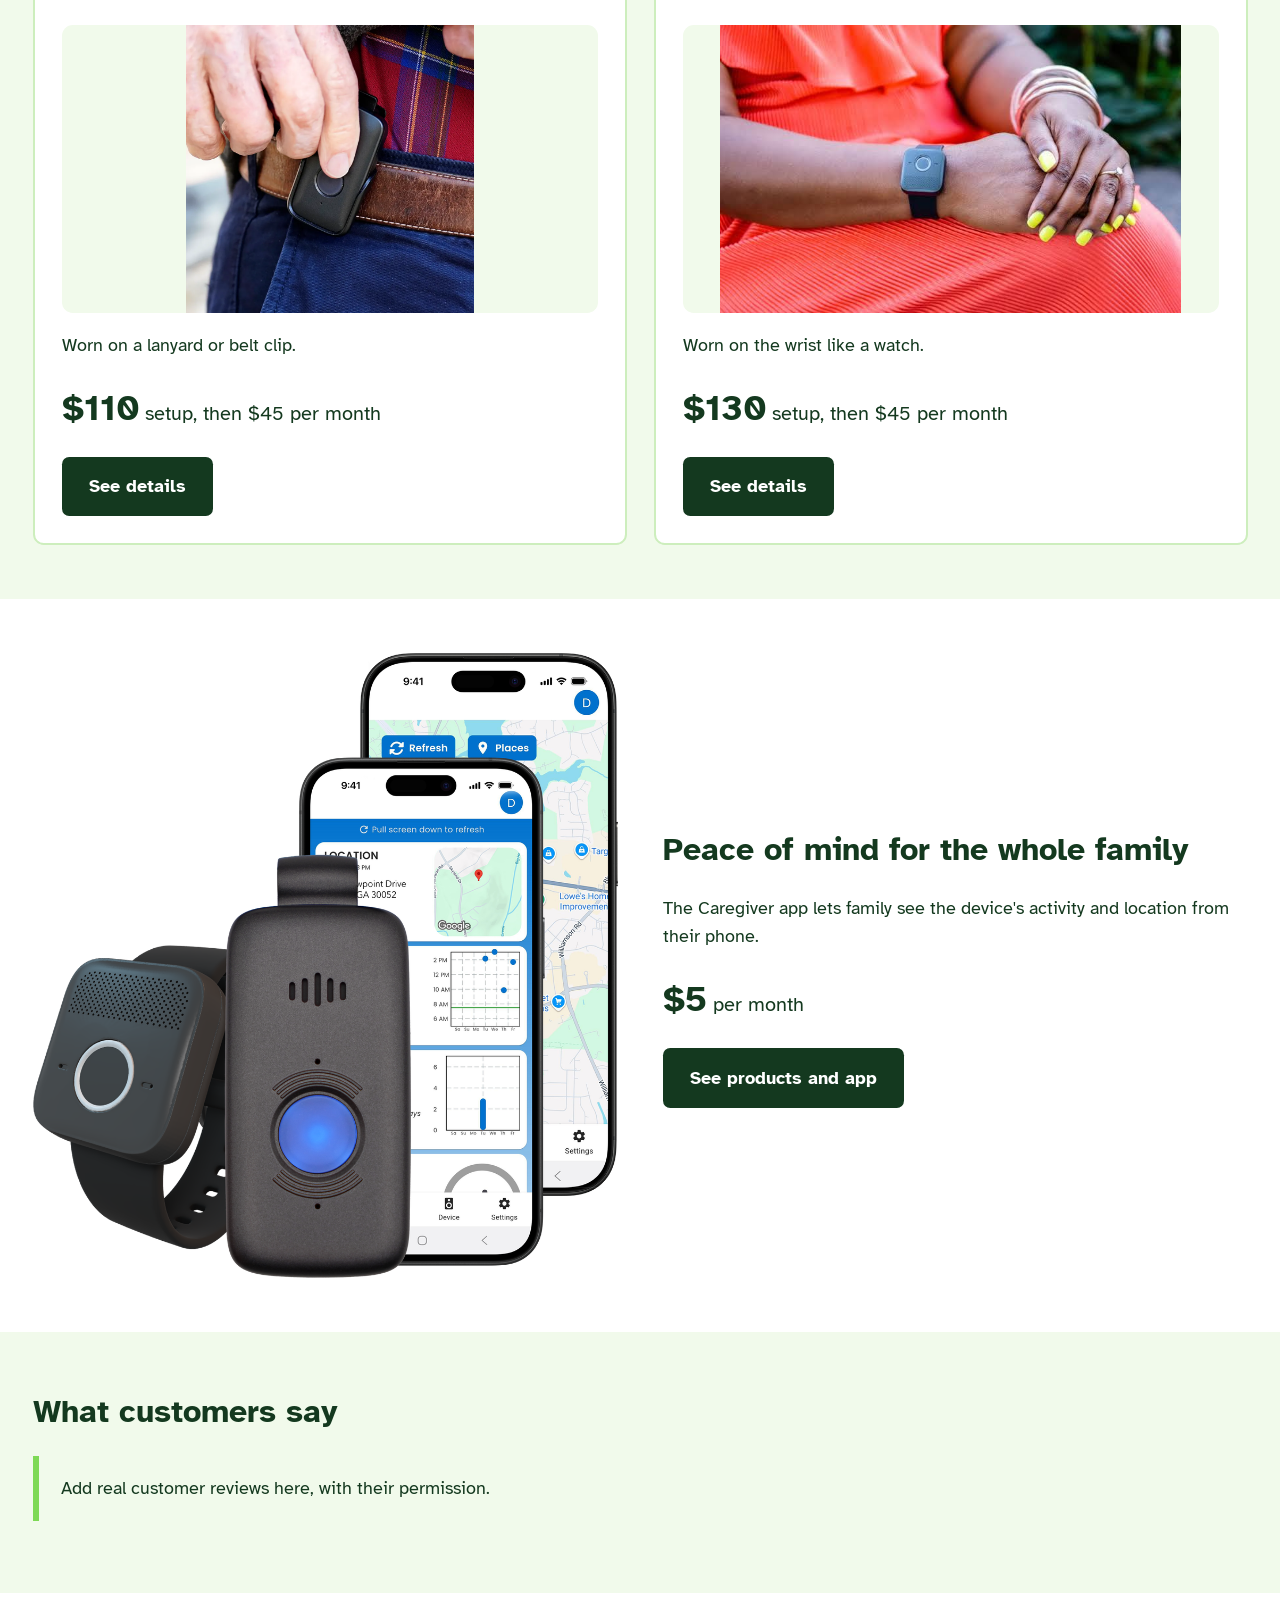
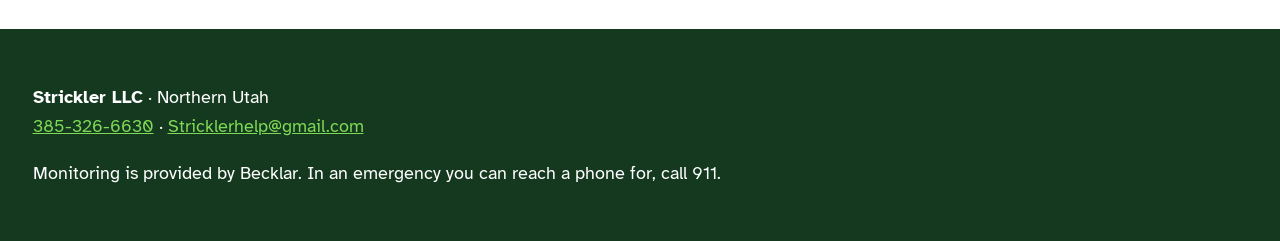
==== commit 270ed716: "Add files via upload" ====
--- a/index.html
+++ b/index.html
@@ -12,12 +12,9 @@
 .pimg{display:block;width:100%;height:auto;aspect-ratio:3/4;object-fit:cover;background:#f1faeb;border-radius:.6rem}
 .pair figcaption{font-size:.85rem;font-weight:700;margin-top:.3rem}
 .slides{position:relative;height:16rem;margin-bottom:1rem;background:#f1faeb;border-radius:.6rem;overflow:hidden}
-.slides img{position:absolute;inset:0;width:100%;height:100%;object-fit:contain;opacity:0}
-.slides .s1{animation:fadeA 13s linear infinite}
-.slides .s2{animation:fadeB 13s linear infinite}
-@keyframes fadeA{0%,38.46%{opacity:1}50%,88.46%{opacity:0}100%{opacity:1}}
-@keyframes fadeB{0%,38.46%{opacity:0}50%,88.46%{opacity:1}100%{opacity:0}}
-@media (prefers-reduced-motion:reduce){.slides img{animation:none}.slides .s1{opacity:1}}
+.slides img{position:absolute;inset:0;width:100%;height:100%;object-fit:contain;opacity:0;transition:opacity 1.5s ease}
+.slides.fast img{transition-duration:.5s}
+.slides img.on{opacity:1}
 </style>
 </head><body>
 <div class="top"><div class="wrap"><span>Northern Utah medical alert devices</span><span><a href="tel:+13853266630">Call 385-326-6630</a> &middot; <a href="mailto:Stricklerhelp@gmail.com">Stricklerhelp@gmail.com</a></span></div></div>
@@ -34,10 +31,24 @@
 <li><div class="stephead"><span class="num">3</span><img class="stepimg" src="images/Help.jpg" alt="Help on the way" width="58" height="58" loading="lazy"></div><h3>Help is on the way</h3><p>Operators contact family or emergency services based on what you need.</p></li>
 </ol></div></section>
 <section style="background:var(--mist)"><div class="wrap"><h2>Two ways to wear it</h2><div class="grid">
-<div class="card"><h3>Belle X</h3><div class="slides" role="img" aria-label="Belle X worn on a belt clip and on a lanyard"><img class="s1" src="images/Belle_X_Belt_Clip.jpg" alt="Belle X on a belt clip"><img class="s2" src="images/Belle_X_Lanyard.jpg" alt="Belle X worn on a lanyard"></div><p>Worn on a lanyard or belt clip.</p><p class="price"><strong>$110</strong> setup, then $45 per month</p><a class="btn" href="products.html">See details</a></div>
-<div class="card"><h3>Belle W</h3><div class="slides" role="img" aria-label="Belle W wrist-worn device"><img class="s1" src="images/Bellew1.jpg" alt="Belle W on the wrist"><img class="s2" src="images/belle-w.png" alt="Belle W wrist-worn device"></div><p>Worn on the wrist like a watch.</p><p class="price"><strong>$130</strong> setup, then $45 per month</p><a class="btn" href="products.html">See details</a></div></div></div></section>
+<div class="card"><h3>Belle X</h3><div class="slides" role="img" aria-label="Belle X worn on a belt clip and on a lanyard"><img class="s1 on" src="images/Belle_X_Belt_Clip.jpg" alt="Belle X on a belt clip"><img class="s2" src="images/Belle_X_Lanyard.jpg" alt="Belle X worn on a lanyard"></div><p>Worn on a lanyard or belt clip.</p><p class="price"><strong>$110</strong> setup, then $45 per month</p><a class="btn" href="products.html">See details</a></div>
+<div class="card"><h3>Belle W</h3><div class="slides" role="img" aria-label="Belle W wrist-worn device"><img class="s1 on" src="images/Bellew1.jpg" alt="Belle W on the wrist"><img class="s2" src="images/belle-w.png" alt="Belle W wrist-worn device"></div><p>Worn on the wrist like a watch.</p><p class="price"><strong>$130</strong> setup, then $45 per month</p><a class="btn" href="products.html">See details</a></div></div></div></section>
 <section><div class="wrap split"><img class="hero-img" src="images/devices.png" alt="Belle X, Belle W and the Caregiver app on a phone" loading="lazy"><div><h2>Peace of mind for the whole family</h2><p>The Caregiver app lets family see the device's activity and location from their phone.</p><p class="price"><strong>$5</strong> per month</p><a class="btn" href="products.html">See products and app</a></div></div></section>
 <section style="background:var(--mist)"><div class="wrap"><h2>What customers say</h2><p class="note">Add real customer reviews here, with their permission.</p></div></section>
 </main>
 <footer><div class="wrap"><p><strong>Strickler LLC</strong> &middot; Northern Utah<br><a href="tel:+13853266630">385-326-6630</a> &middot; <a href="mailto:Stricklerhelp@gmail.com">Stricklerhelp@gmail.com</a></p>
-<p>Monitoring is provided by Becklar. In an emergency you can reach a phone for, call 911.</p></div></footer></body></html>
+<p>Monitoring is provided by Becklar. In an emergency you can reach a phone for, call 911.</p></div></footer><script>
+document.querySelectorAll('.slides').forEach(function(box){
+  var imgs=box.querySelectorAll('img'),i=0,t=null;
+  var reduce=matchMedia('(prefers-reduced-motion:reduce)').matches;
+  function show(n,fast){box.classList.toggle('fast',!!fast);imgs.forEach(function(im,k){im.classList.toggle('on',k===n)});i=n}
+  function start(){if(reduce||t)return;t=setInterval(function(){show((i+1)%imgs.length,false)},5000)}
+  function stop(){clearInterval(t);t=null}
+  start();
+  if(matchMedia('(hover:hover)').matches){
+    box.addEventListener('mouseenter',function(){stop();show((i+1)%imgs.length,true)});
+    box.addEventListener('mouseleave',function(){show(i,false);start()});
+  }
+});
+</script>
+</body></html>
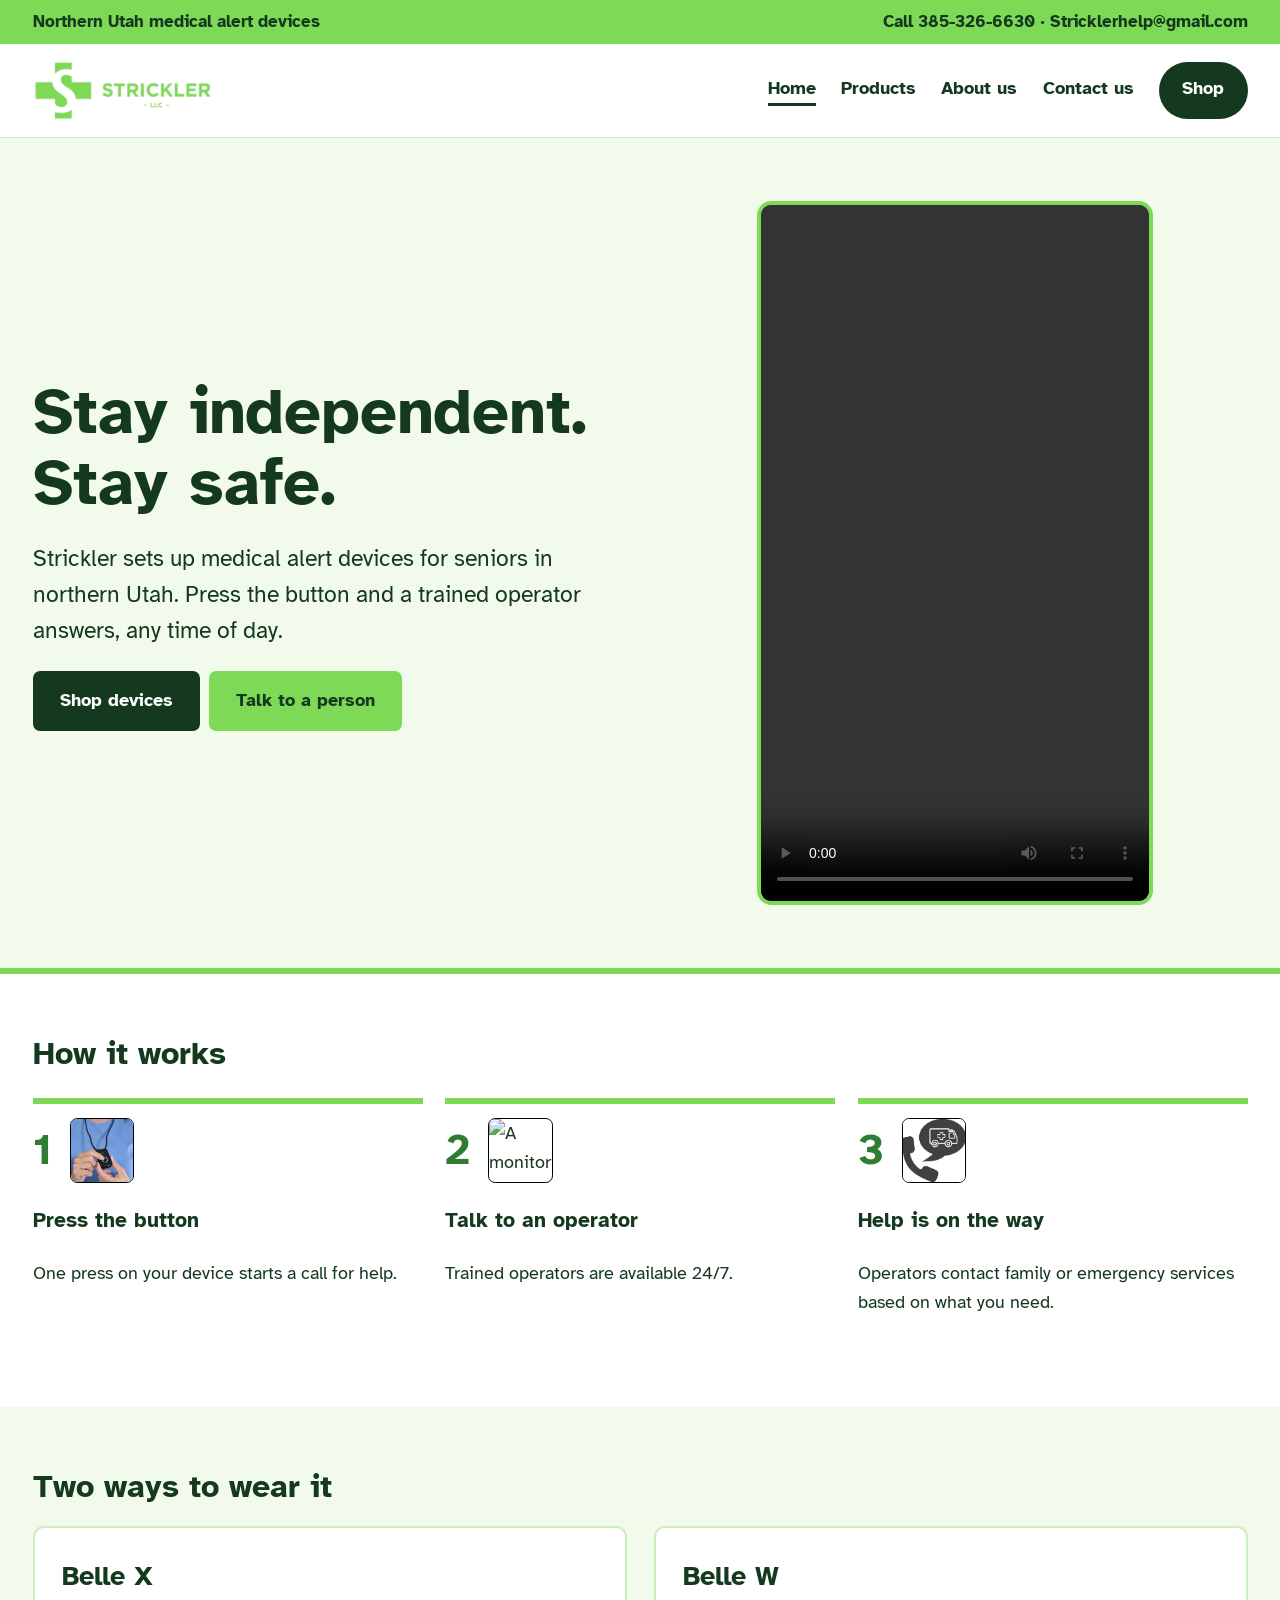
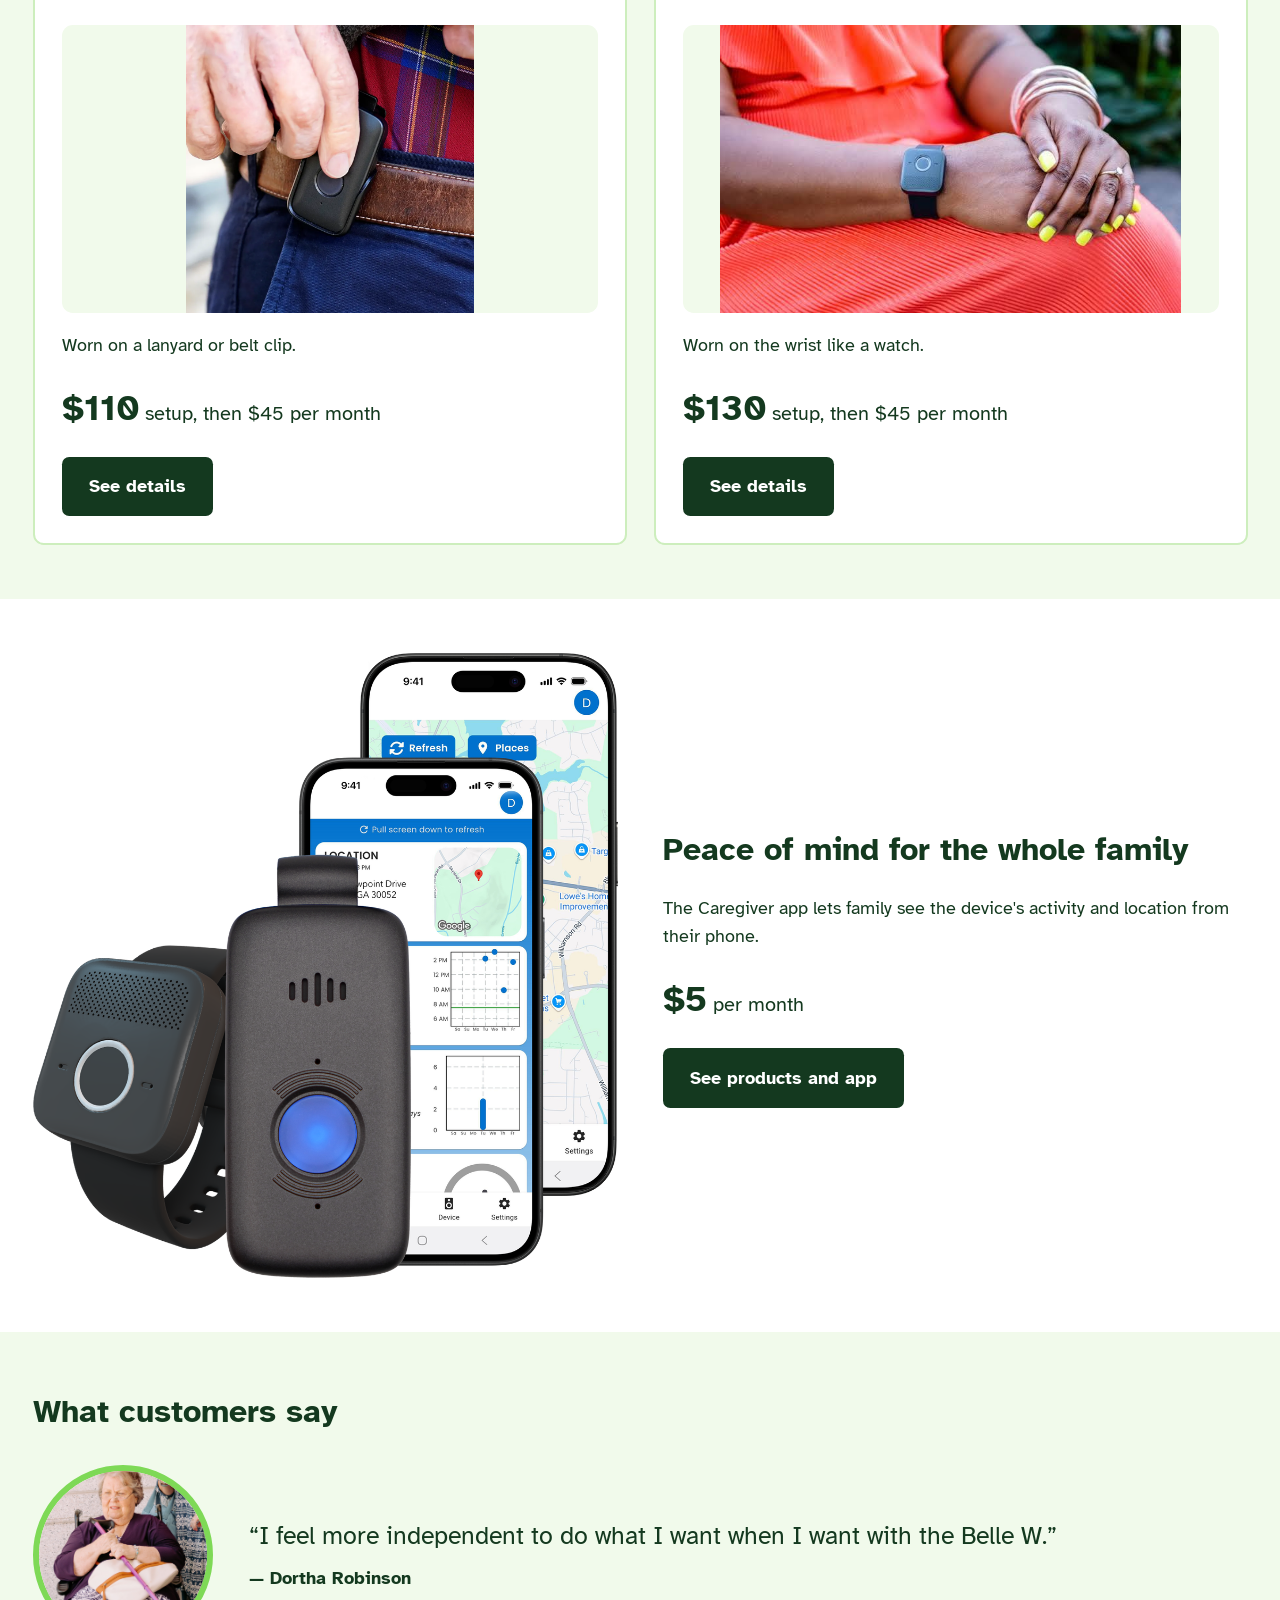
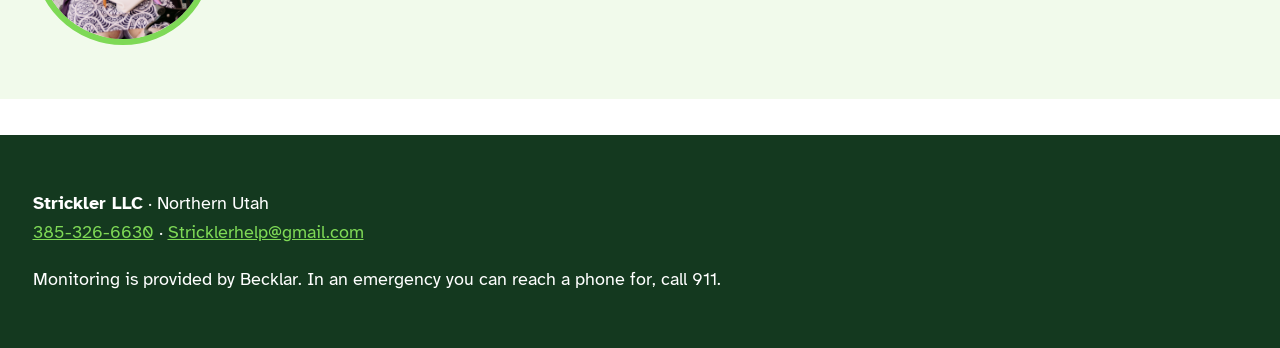
==== commit 4b956173: "Add files via upload" ====
--- a/index.html
+++ b/index.html
@@ -34,7 +34,12 @@
 <div class="card"><h3>Belle X</h3><div class="slides" role="img" aria-label="Belle X worn on a belt clip and on a lanyard"><img class="s1 on" src="images/Belle_X_Belt_Clip.jpg" alt="Belle X on a belt clip"><img class="s2" src="images/Belle_X_Lanyard.jpg" alt="Belle X worn on a lanyard"></div><p>Worn on a lanyard or belt clip.</p><p class="price"><strong>$110</strong> setup, then $45 per month</p><a class="btn" href="products.html">See details</a></div>
 <div class="card"><h3>Belle W</h3><div class="slides" role="img" aria-label="Belle W wrist-worn device"><img class="s1 on" src="images/Bellew1.jpg" alt="Belle W on the wrist"><img class="s2" src="images/belle-w.png" alt="Belle W wrist-worn device"></div><p>Worn on the wrist like a watch.</p><p class="price"><strong>$130</strong> setup, then $45 per month</p><a class="btn" href="products.html">See details</a></div></div></div></section>
 <section><div class="wrap split"><img class="hero-img" src="images/devices.png" alt="Belle X, Belle W and the Caregiver app on a phone" loading="lazy"><div><h2>Peace of mind for the whole family</h2><p>The Caregiver app lets family see the device's activity and location from their phone.</p><p class="price"><strong>$5</strong> per month</p><a class="btn" href="products.html">See products and app</a></div></div></section>
-<section style="background:var(--mist)"><div class="wrap"><h2>What customers say</h2><p class="note">Add real customer reviews here, with their permission.</p></div></section>
+<section style="background:var(--mist)"><div class="wrap"><h2>What customers say</h2>
+<figure style="margin:1.5rem 0 0;display:flex;flex-wrap:wrap;align-items:center;gap:1.5rem 2rem">
+<img src="images/Dortha.jpg" alt="Dortha Robinson" width="160" height="160" loading="lazy" style="display:block;width:10rem;height:10rem;flex:none;border-radius:50%;object-fit:cover;object-position:center 20%;border:6px solid #7ED956;background:#f1faeb">
+<blockquote style="margin:0;flex:1 1 18rem"><p style="font-size:1.4rem;line-height:1.4;margin:0 0 .6rem">&ldquo;I feel more independent to do what I want when I want with the Belle W.&rdquo;</p>
+<footer style="background:none;color:#14391f;padding:0;margin:0;font-weight:700">&mdash; Dortha Robinson</footer></blockquote></figure>
+</div></section>
 </main>
 <footer><div class="wrap"><p><strong>Strickler LLC</strong> &middot; Northern Utah<br><a href="tel:+13853266630">385-326-6630</a> &middot; <a href="mailto:Stricklerhelp@gmail.com">Stricklerhelp@gmail.com</a></p>
 <p>Monitoring is provided by Becklar. In an emergency you can reach a phone for, call 911.</p></div></footer><script>
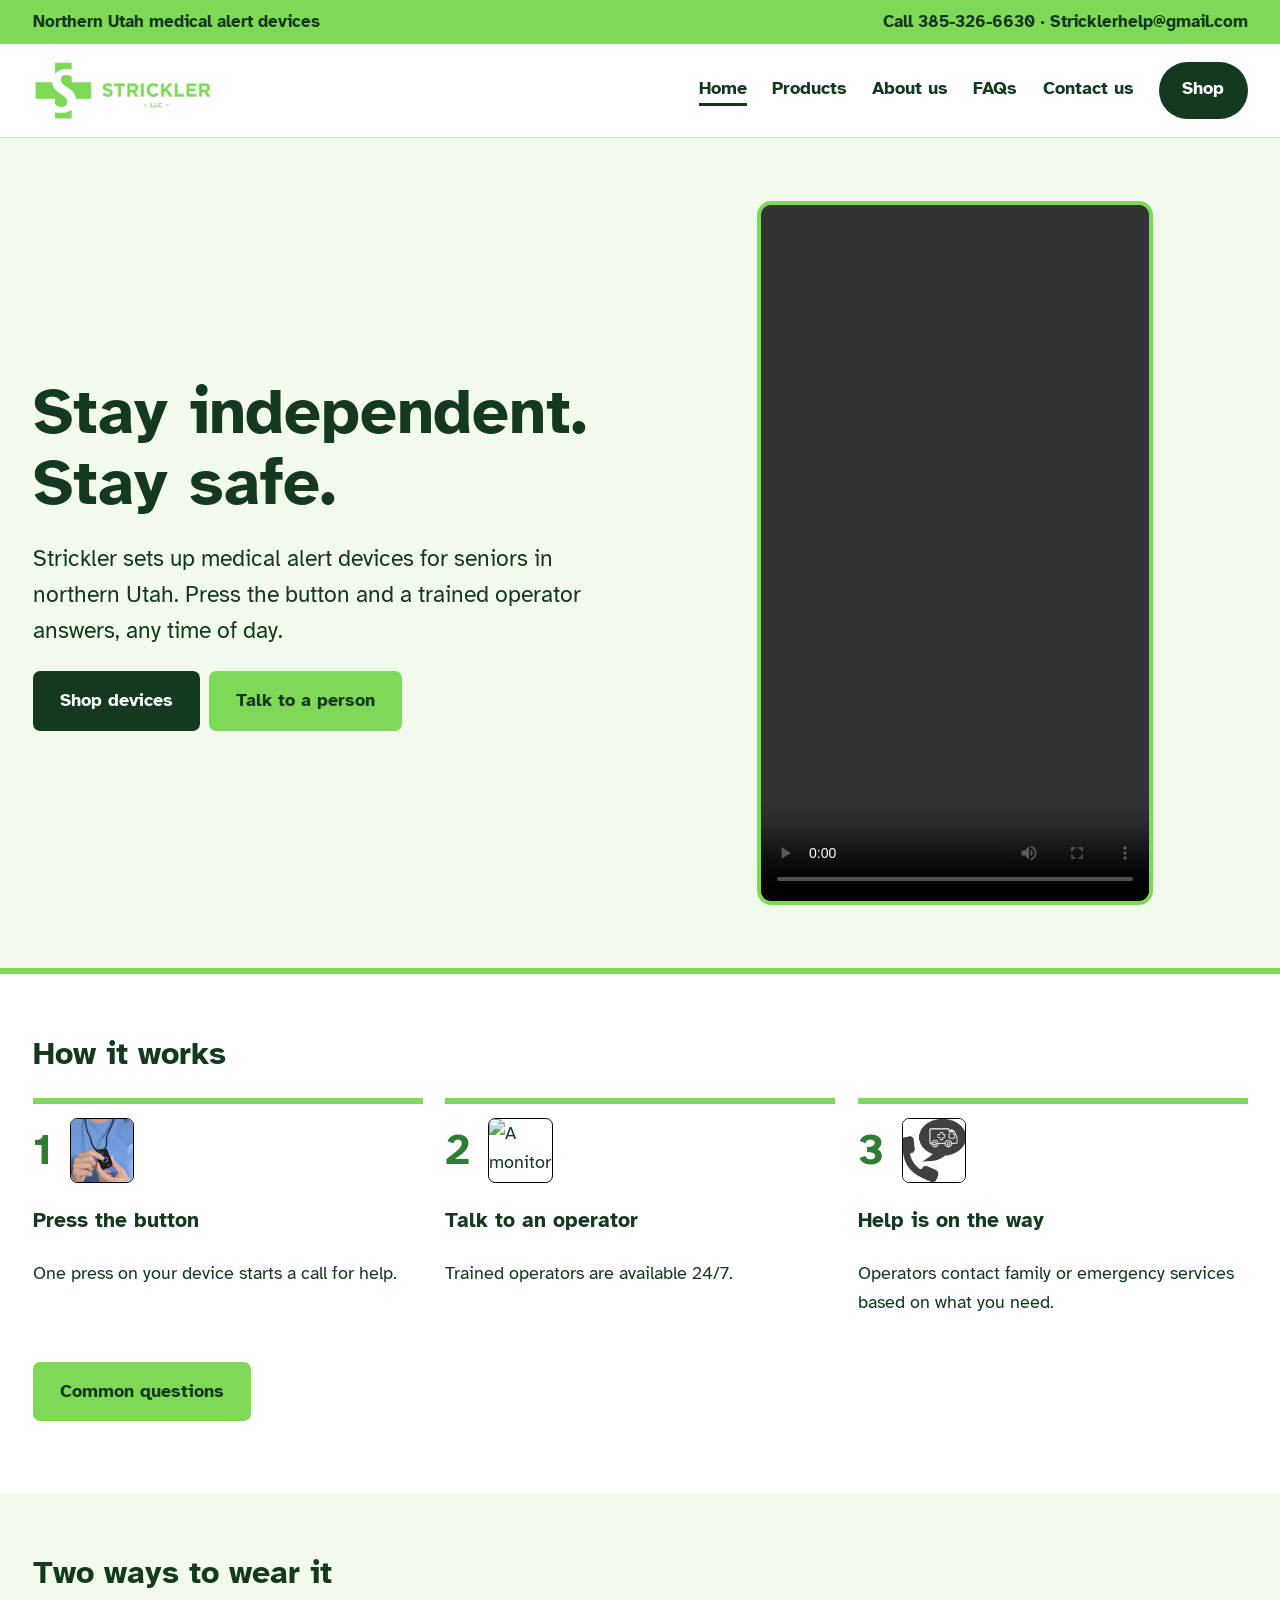
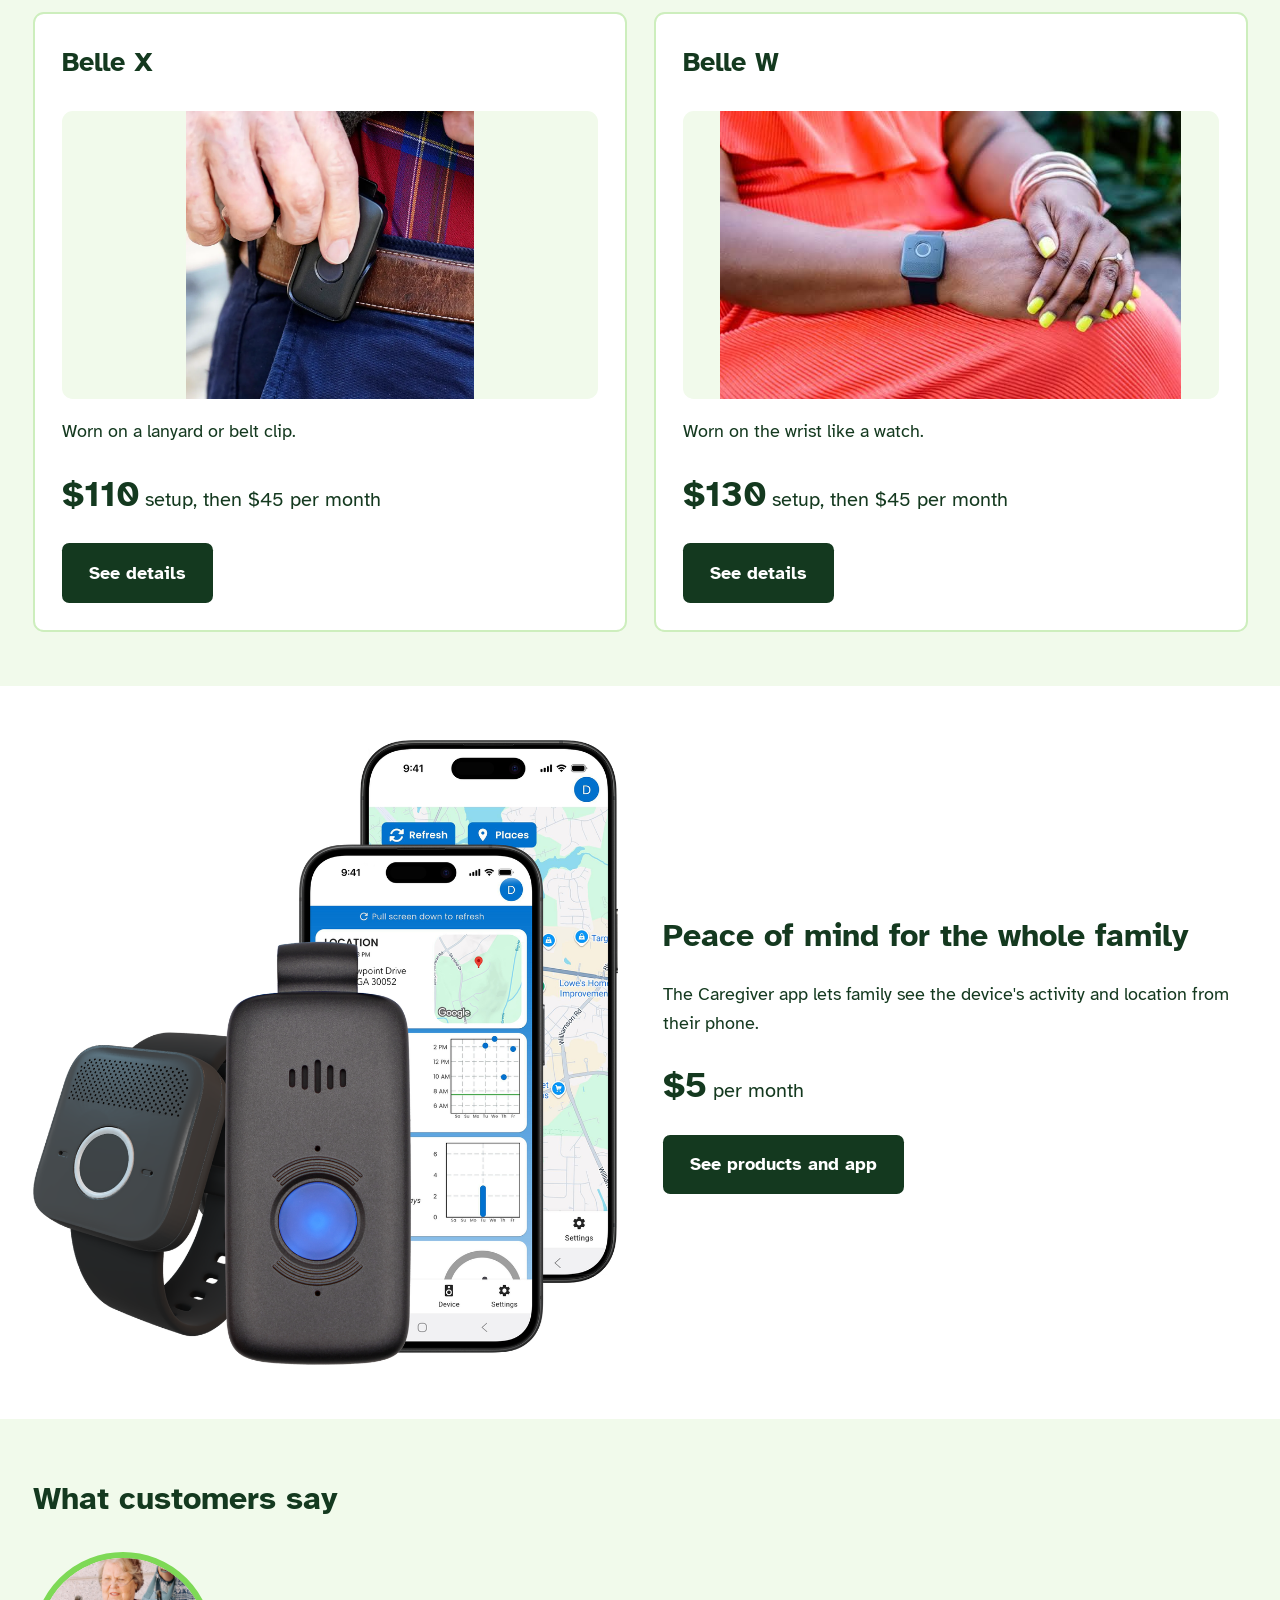
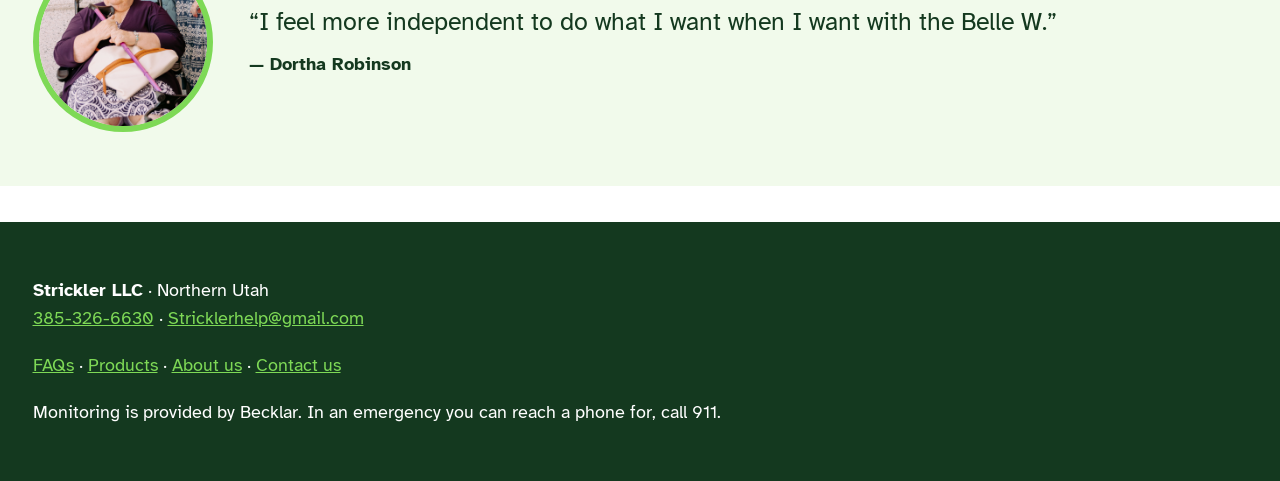
==== commit 4d65b873: "Add files via upload" ====
--- a/index.html
+++ b/index.html
@@ -19,7 +19,7 @@
 </head><body>
 <div class="top"><div class="wrap"><span>Northern Utah medical alert devices</span><span><a href="tel:+13853266630">Call 385-326-6630</a> &middot; <a href="mailto:Stricklerhelp@gmail.com">Stricklerhelp@gmail.com</a></span></div></div>
 <header><div class="wrap"><a class="logo" href="index.html"><img src="logo.png" alt="Strickler LLC"></a>
-<nav aria-label="Main"><a href="index.html" aria-current="page">Home</a><a href="products.html">Products</a><a href="about.html">About us</a><a href="contact.html">Contact us</a><a class="shop" href="https://YOUR-STORE.myshopify.com">Shop</a></nav></div></header>
+<nav aria-label="Main"><a href="index.html" aria-current="page">Home</a><a href="products.html">Products</a><a href="about.html">About us</a><a href="faq.html">FAQs</a><a href="contact.html">Contact us</a><a class="shop" href="https://YOUR-STORE.myshopify.com">Shop</a></nav></div></header>
 <main>
 <div class="hero"><div class="wrap split"><div><h1>Stay independent. Stay safe.</h1>
 <p>Strickler sets up medical alert devices for seniors in northern Utah. Press the button and a trained operator answers, any time of day.</p>
@@ -29,7 +29,8 @@
 <li><div class="stephead"><span class="num">1</span><img class="stepimg" src="images/Button_Press.jpg" alt="Pressing the button on a Strickler medical alert device" width="58" height="58" loading="lazy"></div><h3>Press the button</h3><p>One press on your device starts a call for help.</p></li>
 <li><div class="stephead"><span class="num">2</span><img class="stepimg" src="images/Operator1.webp" alt="A monitoring operator ready to talk" width="58" height="58" loading="lazy"></div><h3>Talk to an operator</h3><p>Trained operators are available 24/7.</p></li>
 <li><div class="stephead"><span class="num">3</span><img class="stepimg" src="images/Help.jpg" alt="Help on the way" width="58" height="58" loading="lazy"></div><h3>Help is on the way</h3><p>Operators contact family or emergency services based on what you need.</p></li>
-</ol></div></section>
+</ol>
+<p style="margin-top:1.5rem"><a class="btn alt" href="faq.html">Common questions</a></p></div></section>
 <section style="background:var(--mist)"><div class="wrap"><h2>Two ways to wear it</h2><div class="grid">
 <div class="card"><h3>Belle X</h3><div class="slides" role="img" aria-label="Belle X worn on a belt clip and on a lanyard"><img class="s1 on" src="images/Belle_X_Belt_Clip.jpg" alt="Belle X on a belt clip"><img class="s2" src="images/Belle_X_Lanyard.jpg" alt="Belle X worn on a lanyard"></div><p>Worn on a lanyard or belt clip.</p><p class="price"><strong>$110</strong> setup, then $45 per month</p><a class="btn" href="products.html">See details</a></div>
 <div class="card"><h3>Belle W</h3><div class="slides" role="img" aria-label="Belle W wrist-worn device"><img class="s1 on" src="images/Bellew1.jpg" alt="Belle W on the wrist"><img class="s2" src="images/belle-w.png" alt="Belle W wrist-worn device"></div><p>Worn on the wrist like a watch.</p><p class="price"><strong>$130</strong> setup, then $45 per month</p><a class="btn" href="products.html">See details</a></div></div></div></section>
@@ -42,6 +43,7 @@
 </div></section>
 </main>
 <footer><div class="wrap"><p><strong>Strickler LLC</strong> &middot; Northern Utah<br><a href="tel:+13853266630">385-326-6630</a> &middot; <a href="mailto:Stricklerhelp@gmail.com">Stricklerhelp@gmail.com</a></p>
+<p><a href="faq.html">FAQs</a> &middot; <a href="products.html">Products</a> &middot; <a href="about.html">About us</a> &middot; <a href="contact.html">Contact us</a></p>
 <p>Monitoring is provided by Becklar. In an emergency you can reach a phone for, call 911.</p></div></footer><script>
 document.querySelectorAll('.slides').forEach(function(box){
   var imgs=box.querySelectorAll('img'),i=0,t=null;
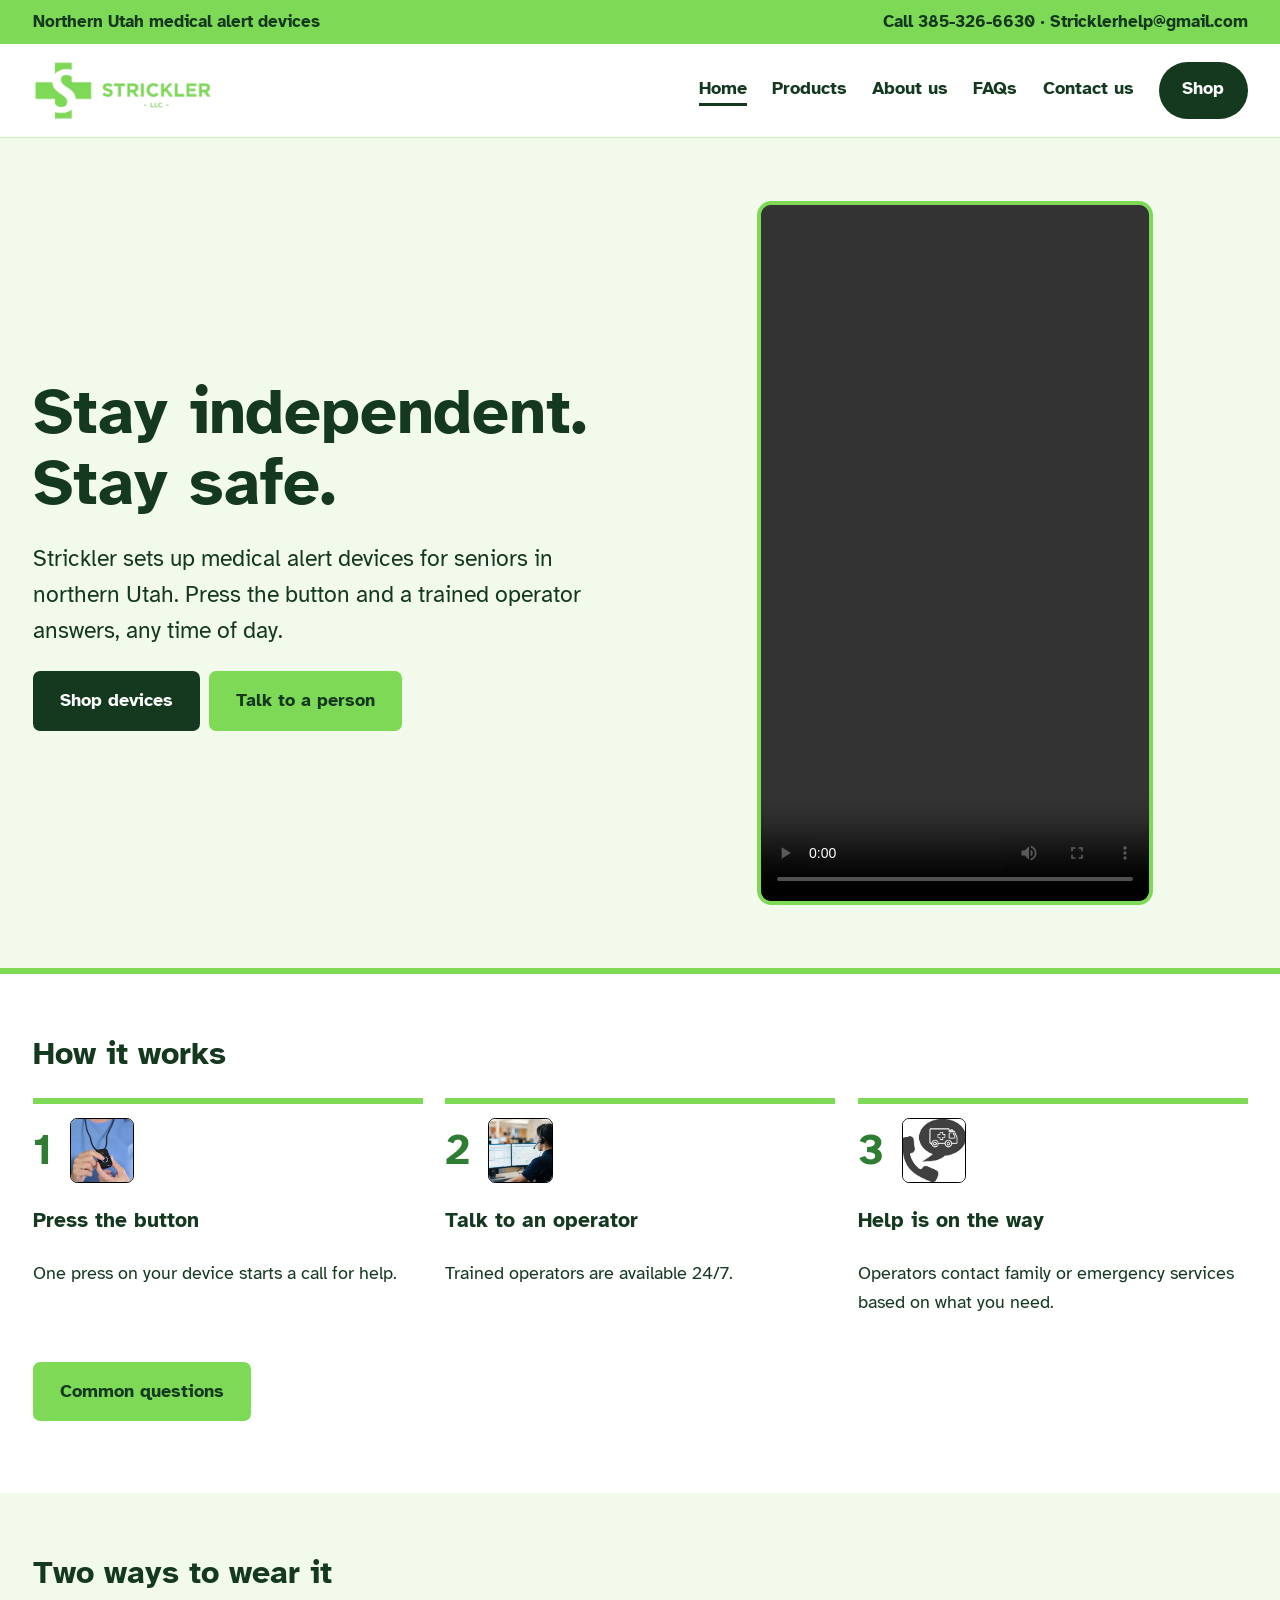
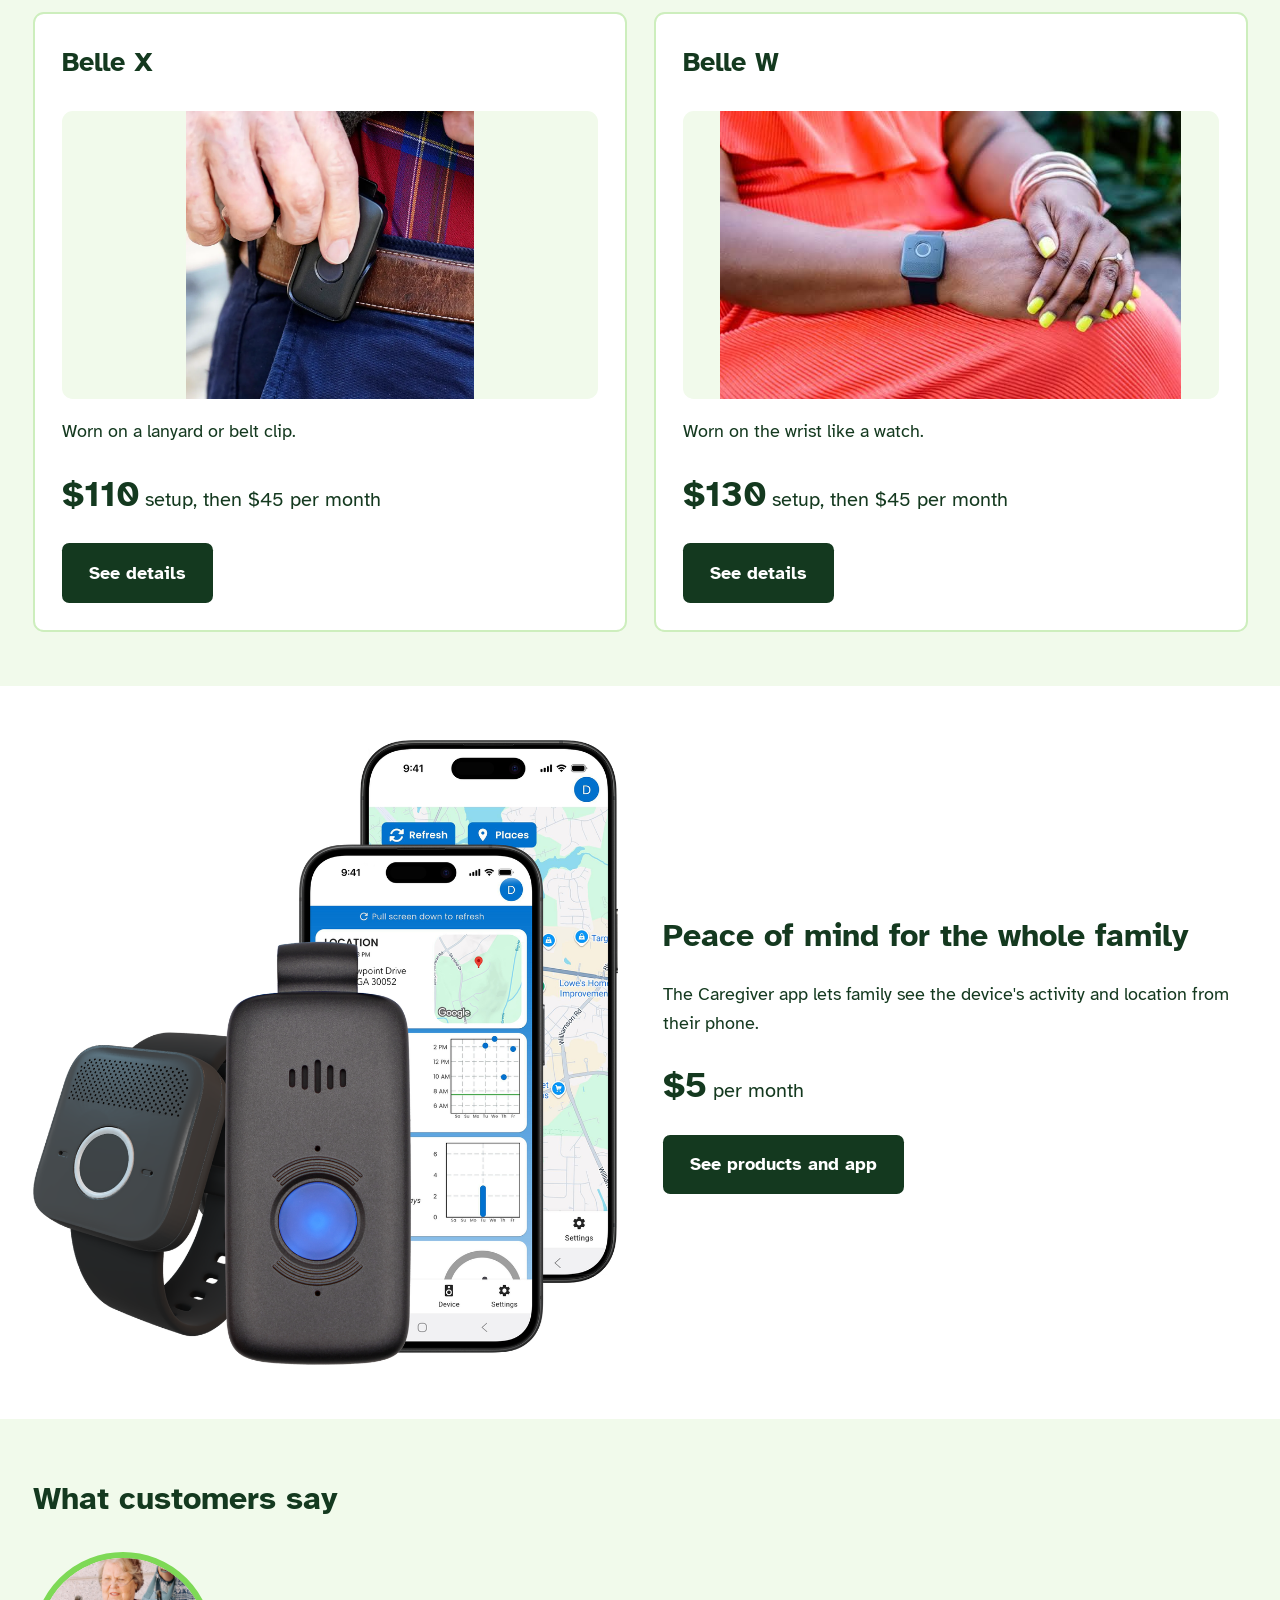
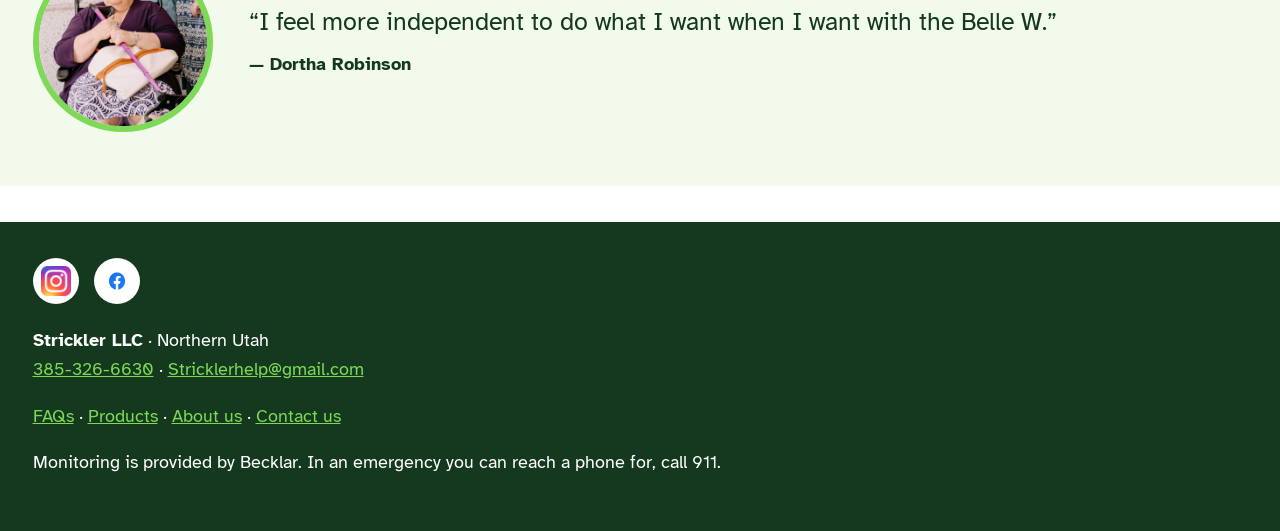
==== commit b165f21c: "Add files via upload" ====
--- a/index.html
+++ b/index.html
@@ -42,7 +42,8 @@
 <footer style="background:none;color:#14391f;padding:0;margin:0;font-weight:700">&mdash; Dortha Robinson</footer></blockquote></figure>
 </div></section>
 </main>
-<footer><div class="wrap"><p><strong>Strickler LLC</strong> &middot; Northern Utah<br><a href="tel:+13853266630">385-326-6630</a> &middot; <a href="mailto:Stricklerhelp@gmail.com">Stricklerhelp@gmail.com</a></p>
+<footer><div class="wrap"><p style="display:flex;align-items:center;gap:.8rem;margin:0 0 1.2rem"><a href="https://www.instagram.com/strickler_llc/" target="_blank" rel="noopener" aria-label="Strickler on Instagram" style="display:flex;align-items:center;justify-content:center;width:2.6rem;height:2.6rem;background:#fff;border-radius:50%;text-decoration:none"><img src="images/Instagram.png" alt="Instagram" width="26" height="26" style="display:block;width:1.7rem;height:1.7rem;object-fit:contain"></a><a href="https://www.facebook.com/profile.php?id=100068151169448" target="_blank" rel="noopener" aria-label="Strickler on Facebook" style="display:flex;align-items:center;justify-content:center;width:2.6rem;height:2.6rem;background:#fff;border-radius:50%;text-decoration:none"><img src="images/Facebook.png" alt="Facebook" width="26" height="26" style="display:block;width:1.7rem;height:1.7rem;object-fit:contain"></a></p>
+<p><strong>Strickler LLC</strong> &middot; Northern Utah<br><a href="tel:+13853266630">385-326-6630</a> &middot; <a href="mailto:Stricklerhelp@gmail.com">Stricklerhelp@gmail.com</a></p>
 <p><a href="faq.html">FAQs</a> &middot; <a href="products.html">Products</a> &middot; <a href="about.html">About us</a> &middot; <a href="contact.html">Contact us</a></p>
 <p>Monitoring is provided by Becklar. In an emergency you can reach a phone for, call 911.</p></div></footer><script>
 document.querySelectorAll('.slides').forEach(function(box){
